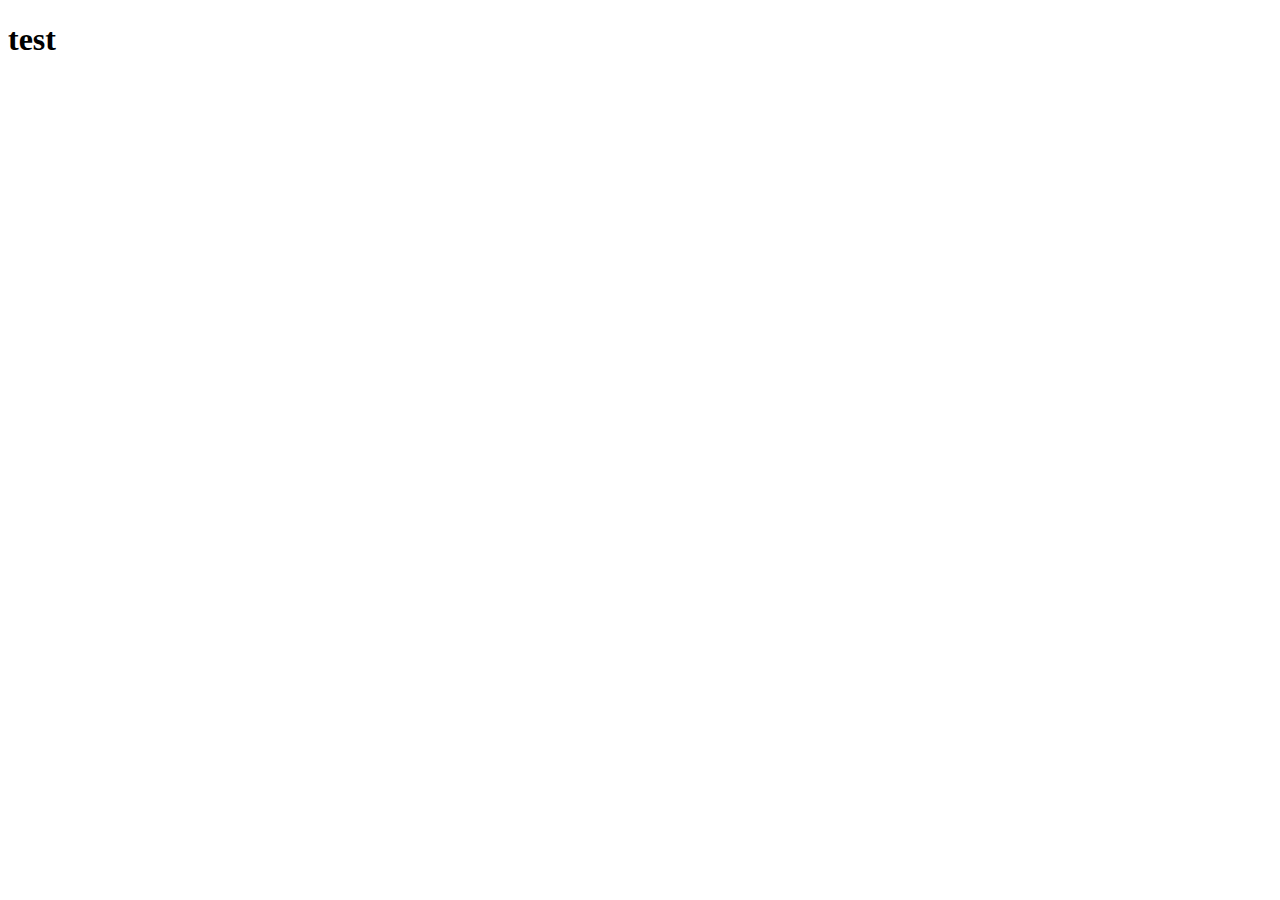
==== index.html @ 7554dc78 "[Andro] penambahan H1" ====
<!DOCTYPE html>
<html lang="en">
<head>
    <meta charset="UTF-8">
    <meta http-equiv="X-UA-Compatible" content="IE=edge">
    <meta name="viewport" content="width=device-width, initial-scale=1.0">
    <title>Document</title>
</head>
<body>
    <h1> test
        
    </h1>


</body>
</html>
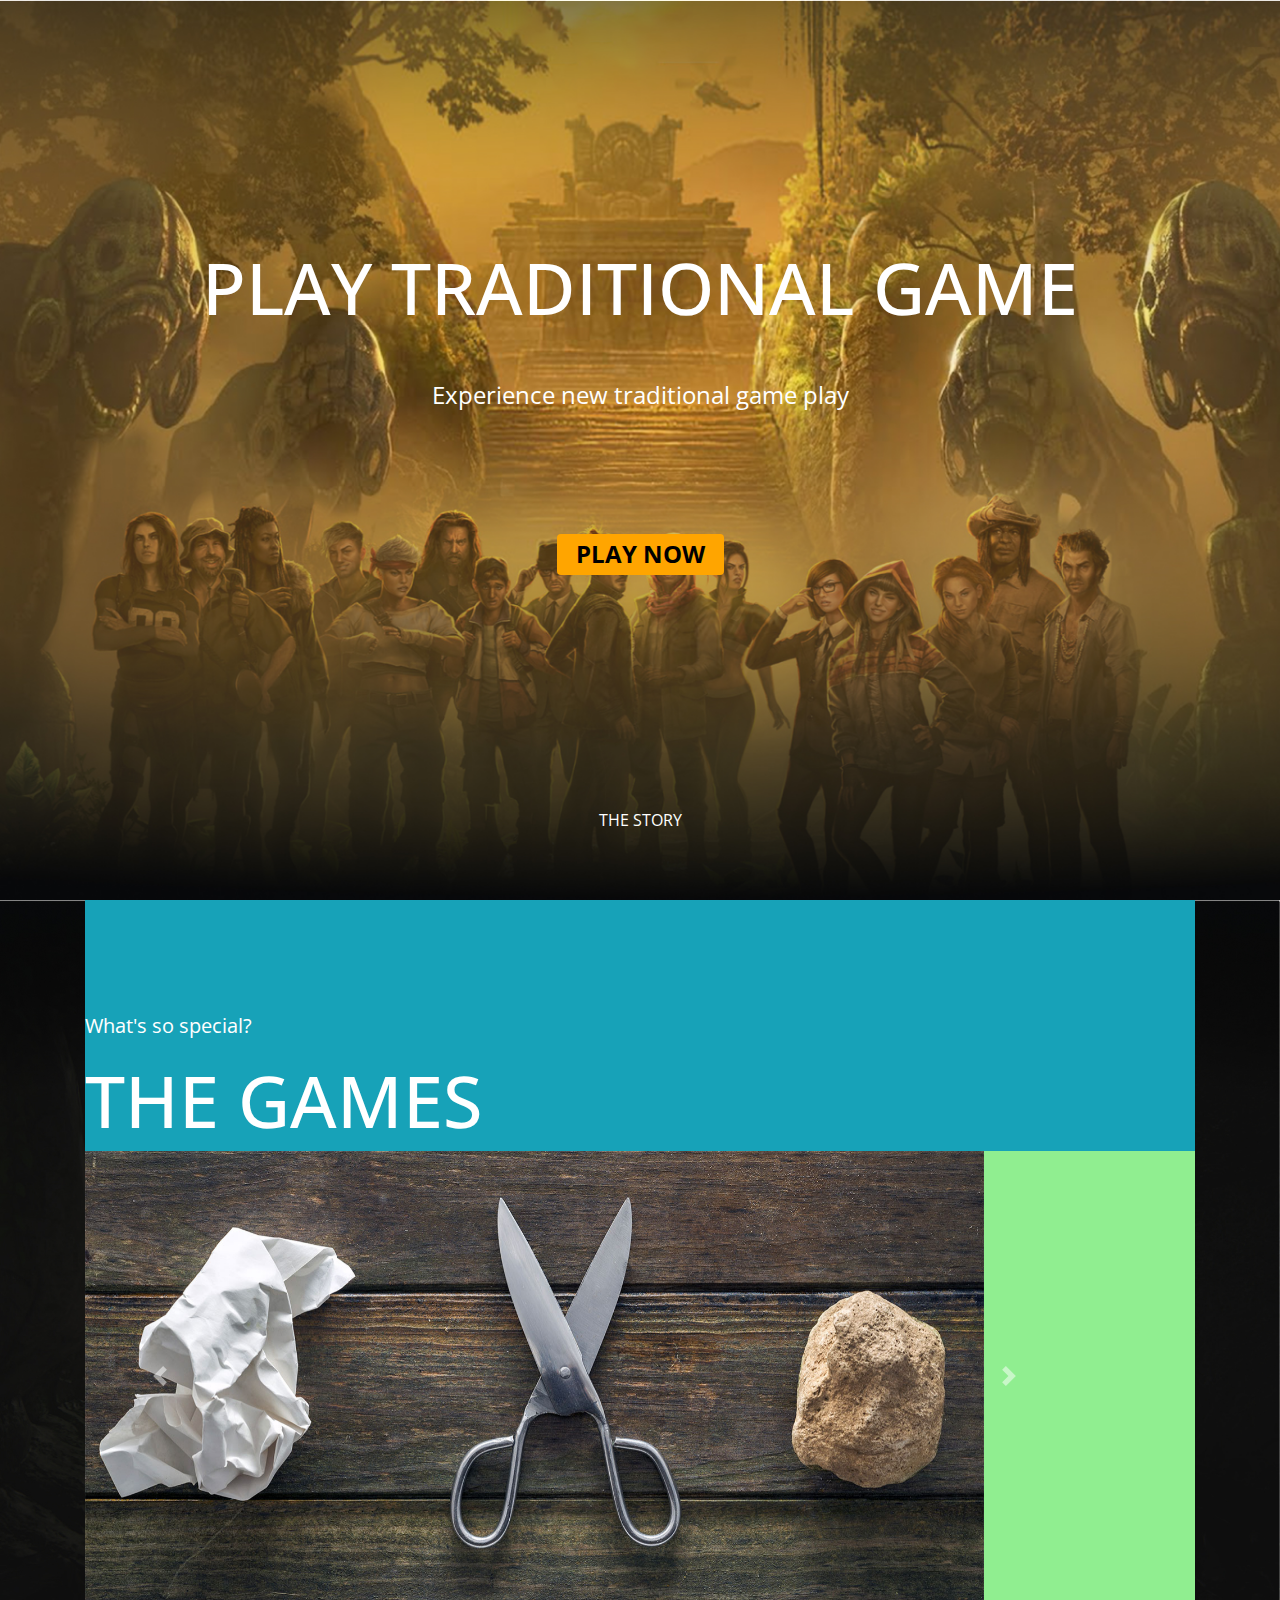
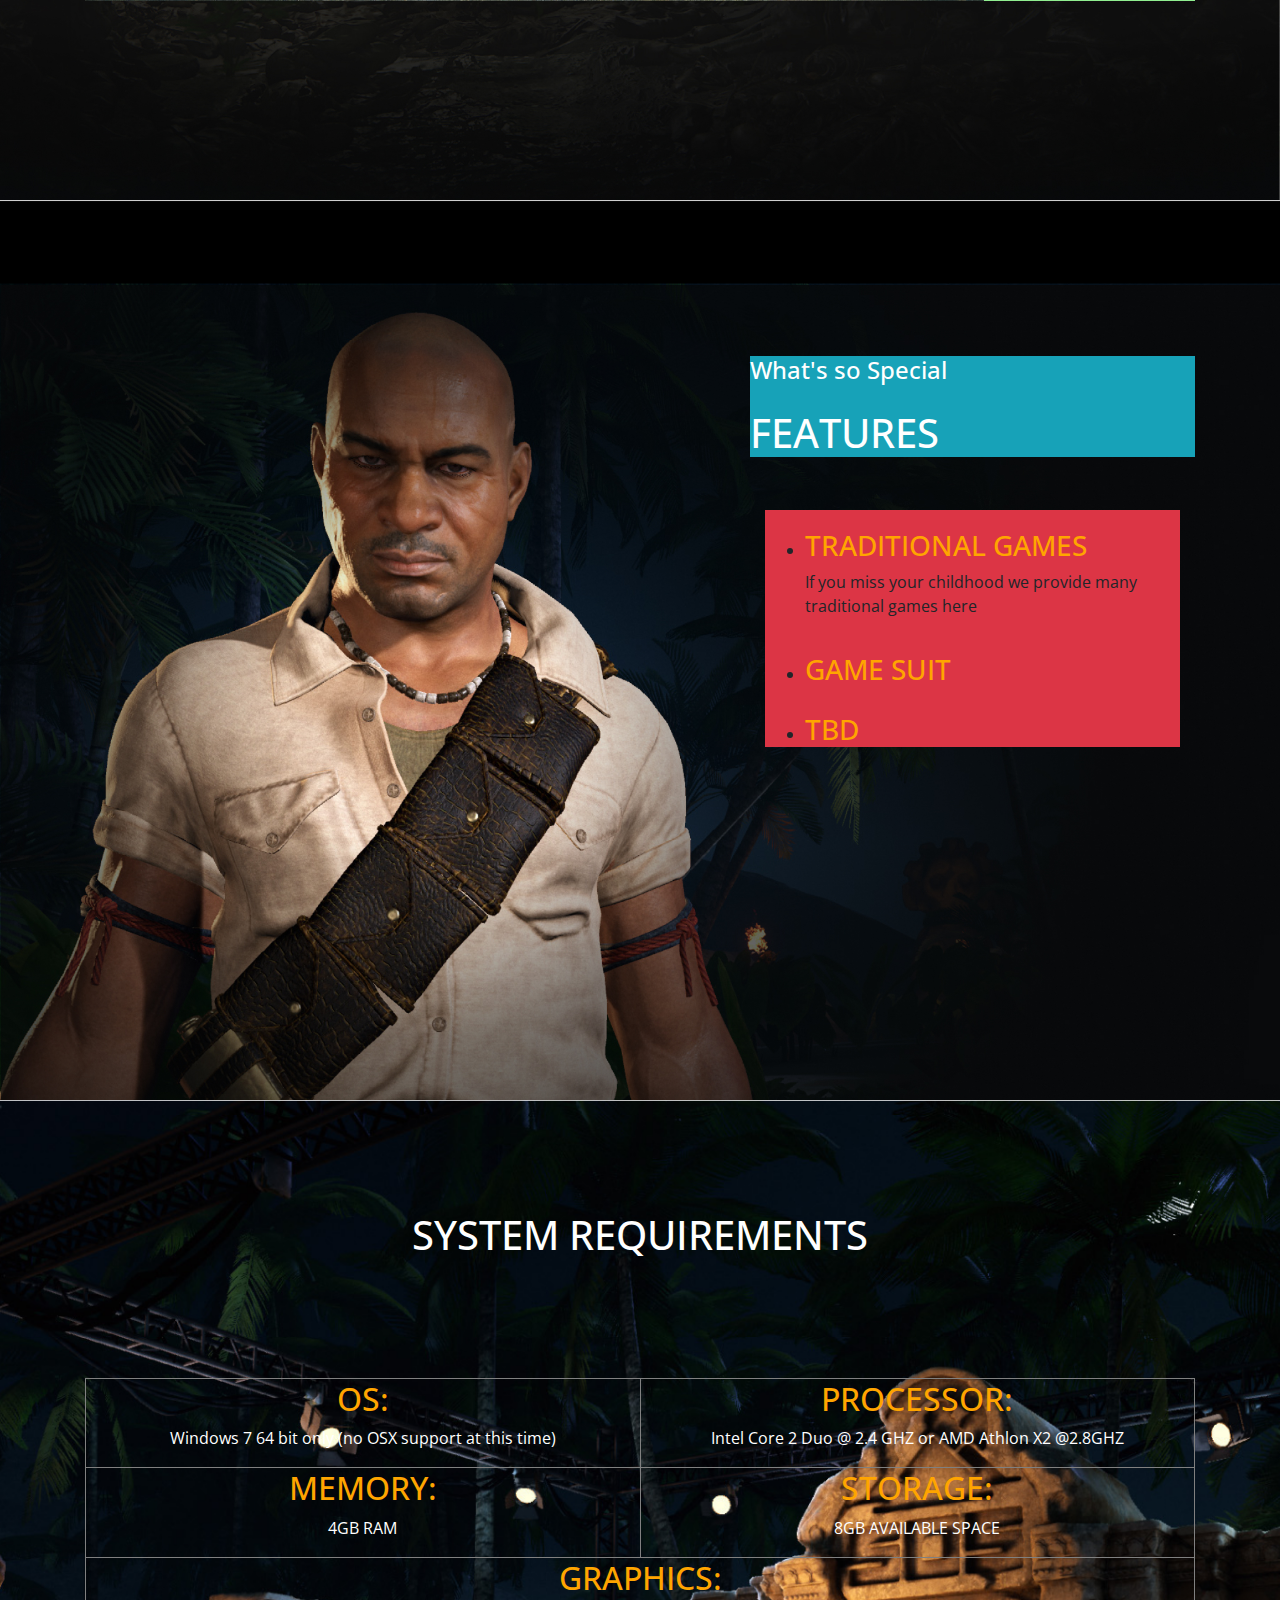
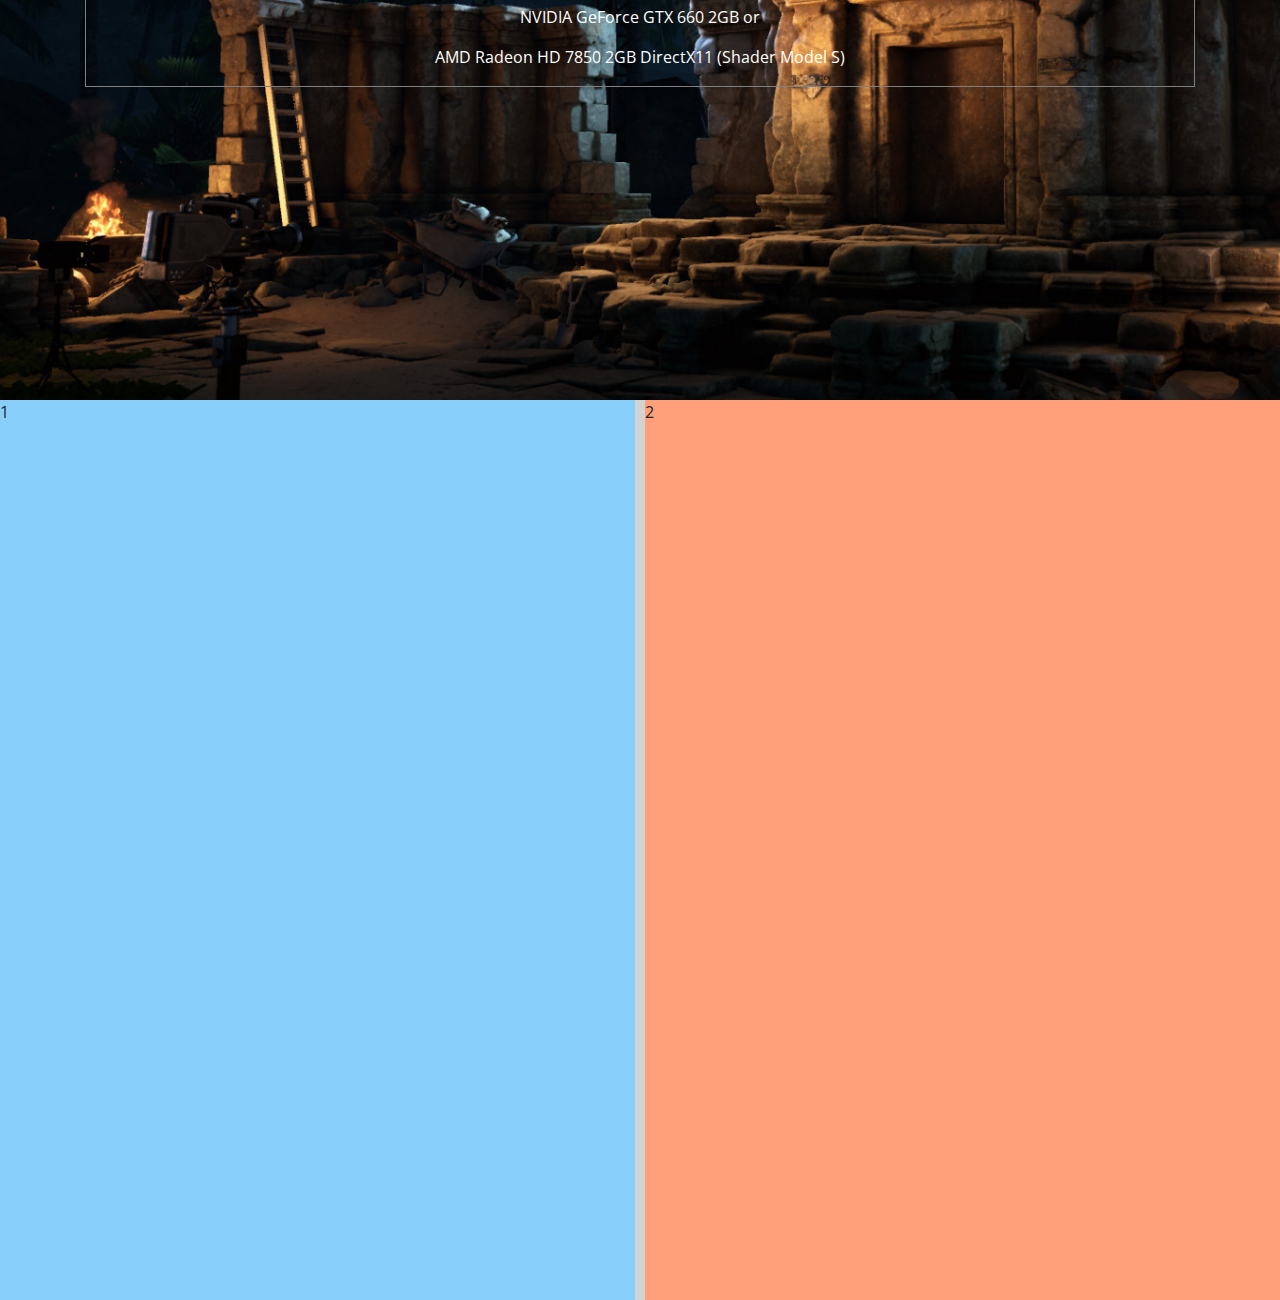
==== commit 897ab686: "test test" ====
--- a/index.html
+++ b/index.html
@@ -5,11 +5,460 @@
     <meta http-equiv="X-UA-Compatible" content="IE=edge">
     <meta name="viewport" content="width=device-width, initial-scale=1.0">
     <title>Document</title>
+   
+    <script
+    src="https://code.jquery.com/jquery-3.6.0.min.js"
+   ></script>
+
+   <script
+   src="js/bootstrap.min.js"></script>
+
+    <link
+    href="css/bootstrap.min.css"
+    type="text/css"
+    rel="stylesheet"
+    >
+    <link rel="stylesheet" href="styling.css" 
+    >
 </head>
+
+
 <body>
-    <h1> test
-        
-    </h1>
+
+    <section class="hero">
+        <div class= " hero-master">
+            <div class="hero-title ">
+                    <h1>PLAY TRADITIONAL GAME</h1>
+                    <p>Experience new traditional game play</p>
+                    </div>
+                    <div class="hero-button ">
+                    <button type="button" class="btn btn-default">PLAY NOW</button>
+                    </div>
+            <div class="bottom-text">
+                <p>THE STORY</p>
+            </div>
+        </div>
+    </section>
+
+     <section class="game bg-info">
+        <div class="container game-content">
+            <div class="game-title bg-info">
+                <p>What's so special?</p>
+                <h1>THE GAMES</h1>
+            </div>
+            <div class="content-carousel">
+                <div id="carouselExampleIndicators" class="carousel slide img-carousel " data-ride="carousel">
+                    <div class="carousel-inner ">
+                      <div class="carousel-item active">
+                        <img class="img-carousel d-block w-100" src="assets/rockpaperstrategy-1600.jpg" alt="First slide">
+                      </div>
+                      <div class="carousel-item">
+                        <img class="img-carousel d-block w-100" src="assets/rockpaperstrategy-1600.jpg" alt="Second slide">
+                      </div>
+                      <div class="carousel-item">
+                        <img class="img-carousel d-block w-100" src="assets/rockpaperstrategy-1600.jpg" alt="Third slide">
+                      </div>
+                    </div>
+                    <a class="carousel-control-prev" href="#carouselExampleIndicators" role="button" data-slide="prev">
+                      <span class="carousel-control-prev-icon" aria-hidden="true"></span>
+                      <span class="sr-only">Previous</span>
+                    </a>
+                    <a class="carousel-control-next" href="#carouselExampleIndicators" role="button" data-slide="next">
+                      <span class="carousel-control-next-icon" aria-hidden="true"></span>
+                      <span class="sr-only">Next</span>
+                    </a>
+                </div>     
+            </div>
+        </div>
+    </section>
+
+    <section class="features">
+        <div class="container">
+            <div class="row">
+                <div class="col-lg-7">
+                </div>
+                <div class="col-lg-5 col-md-10 col-sm-12 col-xs-12">
+                    <div class="features-title bg-info">
+                        <h4>
+                            What's so Special
+                        </h4>
+                        <h1 class="pt-3">
+                            FEATURES
+                        </h1>
+                        </h4>
+                    </div>
+                    <div class="container list">
+                        <ul class="sessions bg-danger">
+                            <li>
+                                <div class="features-list">
+                                    <h3>TRADITIONAL GAMES</h3>
+                                    <p class="features-subtitle">
+                                        If you miss your childhood we provide many traditional games here
+                                    </p>
+                                </div>
+
+                            </li>
+                            <li>
+                                <div class="features-list">
+                                    <h3>GAME SUIT</h3>
+                                </div>
+                            </li>
+                            <li>
+                                <div class="features-list">
+                                    <h3>TBD</h3>
+                                </div>
+                            </li>
+                        </ul>
+                    </div>
+                </div>
+            </div>
+        </div>
+    </section>
+
+    <section class="system-req">
+        <div class="container content-master">
+            <div class="content-system-req">
+                <div class="system-req-title text-center"> 
+                    <h1>SYSTEM REQUIREMENTS</h1>
+                <div class="table-list">
+                    <table class="table-child" border="1">
+                        <tr>
+                            <td>
+                                <h2>
+                                    OS:
+                                </h2>
+                                <p>
+                                    Windows 7 64 bit only (no OSX support at this time)
+                                </p>
+                            </td>
+                            <td>
+                                <h2>
+                                    PROCESSOR:
+                                </h2>
+                                <p>
+                                    Intel Core 2 Duo @ 2.4 GHZ or AMD Athlon X2 @2.8GHZ
+                                </p>
+                            </td>
+                        </tr>
+                        <tr>
+                            <td>
+                                <h2>
+                                    MEMORY:
+                                </h2>
+                                <p>
+                                    4GB RAM
+                                </p>
+                                </td>
+                                <td>
+                                    <h2>
+                                    STORAGE:
+                                    </h2>
+                                    <p>
+                                        8GB AVAILABLE SPACE
+                                    </p>
+                                </td>
+                        </tr>
+                        <tr>
+                            <td colspan="2">
+                                <h2>
+                                    GRAPHICS:
+                                </h2>
+                                <p>
+                                    NVIDIA GeForce GTX 660 2GB or
+                                </p>
+                                <p>
+                                    AMD Radeon HD 7850 2GB DirectX11 (Shader Model S)
+                                </p>
+                            </td>
+                        </tr>
+                    </table>
+                    </div>
+                </div>
+            </div>
+
+                </div>
+    </section>
+
+
+    <section class="testimonials">
+        <div class="testimonials-content">
+            <div class="item1">1
+                
+            </div>
+            <div class="item2">2
+
+            </div>
+        </div>
+
+    </section>
+
+    <section class="footer">
+        <div class="container content-footer">
+            <div class="text-footer">
+
+            </div>
+            <div class="form-footer">
+
+            </div>
+            <div class="bottom-footer">
+
+            </div>
+
+        </div>
+    </section>
+
+   <!-- HERO (SECTION 1)  -->
+
+   <!-- <section class="hero">
+       <div class="container hero-master">
+           <div class="row">
+               <div class=" col-lg-12 col-md-12 col-sm-12 col-xs-12">
+                   <div class="">
+                       <div class="hero-section">
+                            <div class="hero-title">
+                            <h1>PLAY TRADITIONAL GAME</h1>
+                            </div>
+                            <div class="hero-subtitle">
+                            <p>Experience new traditional game play</p>
+                            </div>
+                            <button type="button" class="btn btn-lg">PLAY NOW</button>
+                        </div>
+                     </div>
+                </div>
+           </div>
+
+       </div>
+       <div class="grid">
+        <div id="bottom-text">
+            <p>THE STORY</p>
+        </div>
+        <img id="arrow-down" src="" alt="">
+    </div>
+   </section> -->
+
+    <!--GAME (SECTION 2) -->
+
+    <!-- <section class="game">
+        <div class="container">
+          <div class="row">
+              <div class="col-lg-5 col-md-5 col-sm-5">
+                  <div class="section-title">
+                    <p class="subtitle">What's so special?</p>
+                    <h1> THE GAMES</h1>
+                  </div>
+                </div>
+              <div class="col-lg-7 col-md-7 col-sm-7">
+                <div id="carouselExampleIndicators" class="carousel slide img-carousel " data-ride="carousel">
+                    <div class="carousel-inner ">
+                      <div class="carousel-item active">
+                        <img class="d-block w-100" src="assets/rockpaperstrategy-1600.jpg" alt="First slide">
+                      </div>
+                      <div class="carousel-item">
+                        <img class="d-block w-100" src="assets/rockpaperstrategy-1600.jpg" alt="Second slide">
+                      </div>
+                      <div class="carousel-item">
+                        <img class="d-block w-100" src="assets/rockpaperstrategy-1600.jpg" alt="Third slide">
+                      </div>
+                    </div>
+                    <a class="carousel-control-prev" href="#carouselExampleIndicators" role="button" data-slide="prev">
+                      <span class="carousel-control-prev-icon" aria-hidden="true"></span>
+                      <span class="sr-only">Previous</span>
+                    </a>
+                    <a class="carousel-control-next" href="#carouselExampleIndicators" role="button" data-slide="next">
+                      <span class="carousel-control-next-icon" aria-hidden="true"></span>
+                      <span class="sr-only">Next</span>
+                    </a>
+                </div>
+              </div>
+
+          </div>
+        </div>
+    </section> -->
+
+    
+    <!--FEATURES (SECTION 3) -->
+
+    <!-- <section class="features">
+        <div class="container">
+            <div class="row">
+                <div class="col-lg-7">
+                </div>
+                <div class="col-lg-5 col-md-10 col-sm-12 col-xs-12">
+                    <div class="section-title2">
+                        <h4>
+                            What's so Special
+                        <h4>
+                        <h1 class="pt-3">
+                            FEATURES
+                        </h1>
+                        </h4>
+                    </div>
+                    <div class="container">
+                        <ul class="sessions">
+                            <li>
+                                <div class="title-list">
+                                    <h3>TRADITIONAL GAMES</h3>
+                                    <p class="text-white">
+                                        If you miss your childhood we provide many traditional games here
+                                    </p>
+                                </div>
+
+                            </li>
+                            <li>
+                                <div class="title-list">
+                                    <h3>GAME SUIT</h3>
+                                </div>
+                            </li>
+                            <li>
+                                <div class="title-list">
+                                    <h3>TBD</h3>
+                                </div>
+                            </li>
+
+                        </ul>
+
+                    </div>
+
+                </div>
+            </div>
+        </div>
+</section> -->
+
+    <!--HERO (SECTION 4) -->
+
+    <!-- <section class="system-req">
+        <div class="container">
+            <div class="row">
+                <div class="col-lg-7 col-md-9 col-sm-11 col-xs-11">
+                    <div class="section-title3 ">
+                        <h1>
+                            SYSTEM REQUIREMENTS
+                        </h1>
+                    </div>
+                    </div>
+                <div class="col-lg-7 col-md-9 col-sm-11 col-xs-11">
+                        <table class="c" border="1">
+                            <tr>
+                                <td>
+                                    <h2>
+                                        OS:
+                                    </h2>
+                                    <p>
+                                        Windows 7 64 bit only (no OSX support at this time)
+                                    </p>
+                                </td>
+                                <td>
+                                    <h2>
+                                        PROCESSOR:
+                                    </h2>
+                                    <p>
+                                        Intel Core 2 Duo @ 2.4 GHZ or AMD Athlon X2 @2.8GHZ
+                                    </p>
+                                </td>
+                            </tr>
+                            <tr>
+                                <td>
+                                    <h2>
+                                        MEMORY:
+                                    </h2>
+                                    <p>
+                                        4GB RAM
+                                    </p>
+                                    </td>
+                                    <td>
+                                        <h2>
+                                        STORAGE:
+                                        </h2>
+                                        <p>
+                                            8GB AVAILABLE SPACE
+                                        </p>
+                                    </td>
+                            </tr>
+                            <tr>
+                                <td colspan="2">
+                                    <h2>
+                                        GRAPHICS:
+                                    </h2>
+                                    <p>
+                                        NVIDIA GeForce GTX 660 2GB or
+                                    </p>
+                                    <p>
+                                        AMD Radeon HD 7850 2GB DirectX11 (Shader Model S)
+                                    </p>
+                                </td>
+                            </tr>
+                        </table>
+                </div>
+            </div>
+        </div>
+    </section> -->
+
+
+    <!-- <section class="game">
+        <div class="container">
+            <div class="row">
+                <div class="col-md-3">
+                    <p>What's so special?</p>
+                    <h2> THE GAMES</h2>
+                </div>
+                <div id="carouselExampleIndicators" class="carousel slide img-carousel col-md-9" data-ride="carousel">
+                    <div class="carousel-inner ">
+                      <div class="carousel-item active">
+                        <img class="d-block w-100" src="assets/rockpaperstrategy-1600.jpg" alt="First slide">
+                      </div>
+                      <div class="carousel-item">
+                        <img class="d-block w-100" src="assets/rockpaperstrategy-1600.jpg" alt="Second slide">
+                      </div>
+                      <div class="carousel-item">
+                        <img class="d-block w-100" src="assets/rockpaperstrategy-1600.jpg" alt="Third slide">
+                      </div>
+                    </div>
+                    <a class="carousel-control-prev" href="#carouselExampleIndicators" role="button" data-slide="prev">
+                      <span class="carousel-control-prev-icon" aria-hidden="true"></span>
+                      <span class="sr-only">Previous</span>
+                    </a>
+                    <a class="carousel-control-next" href="#carouselExampleIndicators" role="button" data-slide="next">
+                      <span class="carousel-control-next-icon" aria-hidden="true"></span>
+                      <span class="sr-only">Next</span>
+                    </a>
+                </div>
+            </div>
+        </div>
+
+    </section> -->
+
+    <!-- <section class="game">
+        <div class="game-container"> 
+            <div class="content2 ">
+                <p>What's so special?</p>
+                <h2> THE GAMES</h2>
+            </div>
+            <div id="carouselExampleIndicators" class="carousel slide img-carousel " data-ride="carousel">
+                <div class="carousel-inner ">
+                  <div class="carousel-item active">
+                    <img class="d-block w-100" src="assets/rockpaperstrategy-1600.jpg" alt="First slide">
+                  </div>
+                  <div class="carousel-item">
+                    <img class="d-block w-100" src="assets/rockpaperstrategy-1600.jpg" alt="Second slide">
+                  </div>
+                  <div class="carousel-item">
+                    <img class="d-block w-100" src="assets/rockpaperstrategy-1600.jpg" alt="Third slide">
+                  </div>
+                </div>
+                <a class="carousel-control-prev" href="#carouselExampleIndicators" role="button" data-slide="prev">
+                  <span class="carousel-control-prev-icon" aria-hidden="true"></span>
+                  <span class="sr-only">Previous</span>
+                </a>
+                <a class="carousel-control-next" href="#carouselExampleIndicators" role="button" data-slide="next">
+                  <span class="carousel-control-next-icon" aria-hidden="true"></span>
+                  <span class="sr-only">Next</span>
+                </a>
+            </div>
+          
+        </section> -->
+
+
+
 
 
 </body>
--- a/styling.css
+++ b/styling.css
@@ -0,0 +1,387 @@
+@import url(https://fonts.googleapis.com/css?family=Open+Sans);
+
+body {
+    font-family:'Open Sans', serif;
+
+}
+
+ /* hero class */
+
+.hero {
+    background: url(assets/main-bg.jpg);
+    width: 100%;
+    height: 100vh;
+    position:relative;
+    background-size: cover;
+}
+
+.hero-master {
+    height: 100%;
+    display:grid;
+    align-items:center;
+    text-align: center;
+}
+
+.hero-title h1 {
+    padding-top: 15%;
+    font-size: 72px;
+    color: white;
+}
+
+.hero-title p {
+    padding-top: 3%;
+    font-size: 24px;
+    color: white;
+}
+
+.hero-button {
+    align-items: center;
+    justify-content: center;
+}
+
+.btn {
+    margin-bottom: 10%;
+    font-size: 24px;
+    font-weight: bold;
+    color: black;
+    background-color: orange;
+    padding: 0.25em 0.75em;
+    text-align: center;
+    line-height: 1.1;
+}
+
+.bottom-text {
+    color: white;
+}
+
+/* game */
+
+.game {
+    background: url(assets/the-games-bg.jpg);
+    width: 100%;
+    height: 100vh;
+    position:relative;
+    background-size: cover;
+}
+
+.game-content {
+    display: grid;
+    align-items: center;
+}
+
+.game-title {
+    align-items: center;
+    padding-top: 10%;
+    color: white;
+}
+
+.game-title h1 {
+    font-size: 72px;
+}
+
+.game-title p {
+    font-size: 20px;
+}
+
+.content-carousel {
+    align-items: center;
+    background: lightgreen;
+}
+
+.img-carousel{
+    display: block;
+    max-width: 90%;
+}
+
+/* features */
+
+.features {
+    
+    width: 100%;
+    height: 100vh;
+    position:relative; 
+    background: url(assets/features.jpg);
+    background-size: cover;
+}
+
+.list {
+    margin-top: 12%;
+}
+
+.features-title {
+    color: white;
+    margin-top: 35%;
+}
+
+.features-list h3 {
+    padding-top: 5%;
+    color: orange;
+}
+
+.feature-subtitle {
+    padding-top: 3%;
+    color: white;
+}
+
+/* system-req */
+
+.system-req {
+    width: 100%;
+    height: 100vh;
+    position:relative; 
+    background: url(assets/requirements.png);
+    background-size: cover;
+}
+
+.system-req-title {
+    /* background:rgb(163, 165, 163); */
+    grid-area: header;
+    justify-content: center;
+    color: white;
+    padding-top: 10%;
+}
+
+.content-master {
+    height: 100%;
+}
+
+.content-system-req {
+    display: grid;
+    min-height: 300px;
+    height: 100%;
+    width: 100%;
+    grid-gap: 10px;
+    grid-template-columns: 1fr 1fr 1fr;
+    grid-template-rows: 1fr 1fr;
+    grid-template-areas:
+      "header header header"
+      "content content content"
+      ;
+}
+
+.table-list     {
+    grid-area: content;
+    padding-top: 10%;
+}
+
+.table-child {
+    width: 100%;
+    table-layout:fixed;
+    border-collapse:collapse;
+}
+
+.table-child h2 {
+    color: orange;
+}
+
+.table-child p {
+    color: white;
+}
+
+/* testimonials */
+
+.testimonials {
+    width: 100%;
+    height: 100vh;
+    position:relative; 
+    background: url(assets/top-score-bg.png);
+    background-size: cover;
+
+}
+
+.testimonials-content {
+    height: 100%;
+    min-height: 300px;
+    width: 100%;
+    background: LightGray;
+    display: grid;
+    grid-template-columns: 1fr ;
+    grid-template-rows: 1fr 1fr;
+    /* grid-template-columns: 1fr 1fr; */
+    /* grid-template-rows: 1fr; */
+    grid-gap: 10px;
+    grid-template-areas:
+      "header" "content" ;
+}
+
+@media (min-width: 1020px) {
+    .testimonials-content {
+        height: 100%;
+        min-height: 300px;
+        width: 100%;
+        background: LightGray;
+        display: grid;
+      grid-template-columns: 1fr 1fr;
+      grid-template-rows: 1fr;
+      grid-template-areas:
+        "header content";
+    }
+  }
+
+  .item1 {
+      grid-area:header;
+  }
+
+  .item2 {
+      grid-area:content;
+  }
+
+.item1{background:LightSkyBlue;}
+.item2{background:LightSalmon;}
+.item3{background:PaleTurquoise;}
+.item4{background:LightPink;}
+.item5{background:PaleGreen;}
+
+
+
+
+
+
+
+
+
+/* GAMES SECTION */
+
+/* .game {
+    
+        width: 100%;
+        height: 100vh;
+        position:relative; 
+        background: url(assets/the-games-bg.jpg);
+        background-size: cover;
+}
+
+.section-title{
+    margin-top: 30%;
+    color: white;
+    width: 100%;
+}
+
+.section-title h1 {
+    font-size: 72px;
+    color:white;
+} */
+
+/*fucking goooddddddddd -->*/
+/* .img-carousel{
+    display: block;
+    max-width: 100%;
+    height: auto;
+    margin-top: 30%;
+} */
+
+
+/* FEATURES SECTION */
+
+/* .features {
+    
+    width: 100%;
+    height: 100vh;
+    position:relative; 
+    background: url(assets/features.jpg);
+    background-size: cover;
+}
+
+.section-title2 {
+    color: white;
+    margin-top: 35%;
+
+}
+
+.section-title2 h1 {
+    font-size: 72px;
+    color:white;
+}
+
+.title-list{
+    margin-top: 15%;
+}
+.title-list h3 {
+    font-size: 28px;
+    color: orange;
+}
+
+.title-list p {
+    margin-top:5%;
+
+} */
+
+/* SYSTEM REQUIREMENTS SECTION */
+
+/* .system-req {
+    width: 100%;
+    height: 100vh;
+    position:relative; 
+    background: url(assets/requirements.png);
+    background-size: cover;
+}
+
+.section-title3 {
+    margin-top: 10%;
+}
+
+.section-title3 h1 {
+    font-size: 70px;
+    color:white;
+}
+
+
+.c {
+    margin-top: 10%;
+    width: 100%;
+    table-layout:fixed;
+    border-collapse:collapse;
+}
+
+.c h2 {
+    color: orange;
+}
+
+.c p {
+    color: white;
+} */
+
+
+
+
+
+
+
+
+/* .container promo-title {
+    font-size: 60px;
+    color: white;
+}
+
+.container subtitle {
+    font-size 16px;
+    color: white;
+} */
+
+/* .game-container{
+    position: relative;
+    display: flex;
+    justify-content: space-between;
+
+}
+
+.content2 {
+    padding-left: 10%;
+    padding-top: 15%;
+}
+
+
+
+ */
+
+
+
+
+
+
+
+
+
+
+
+
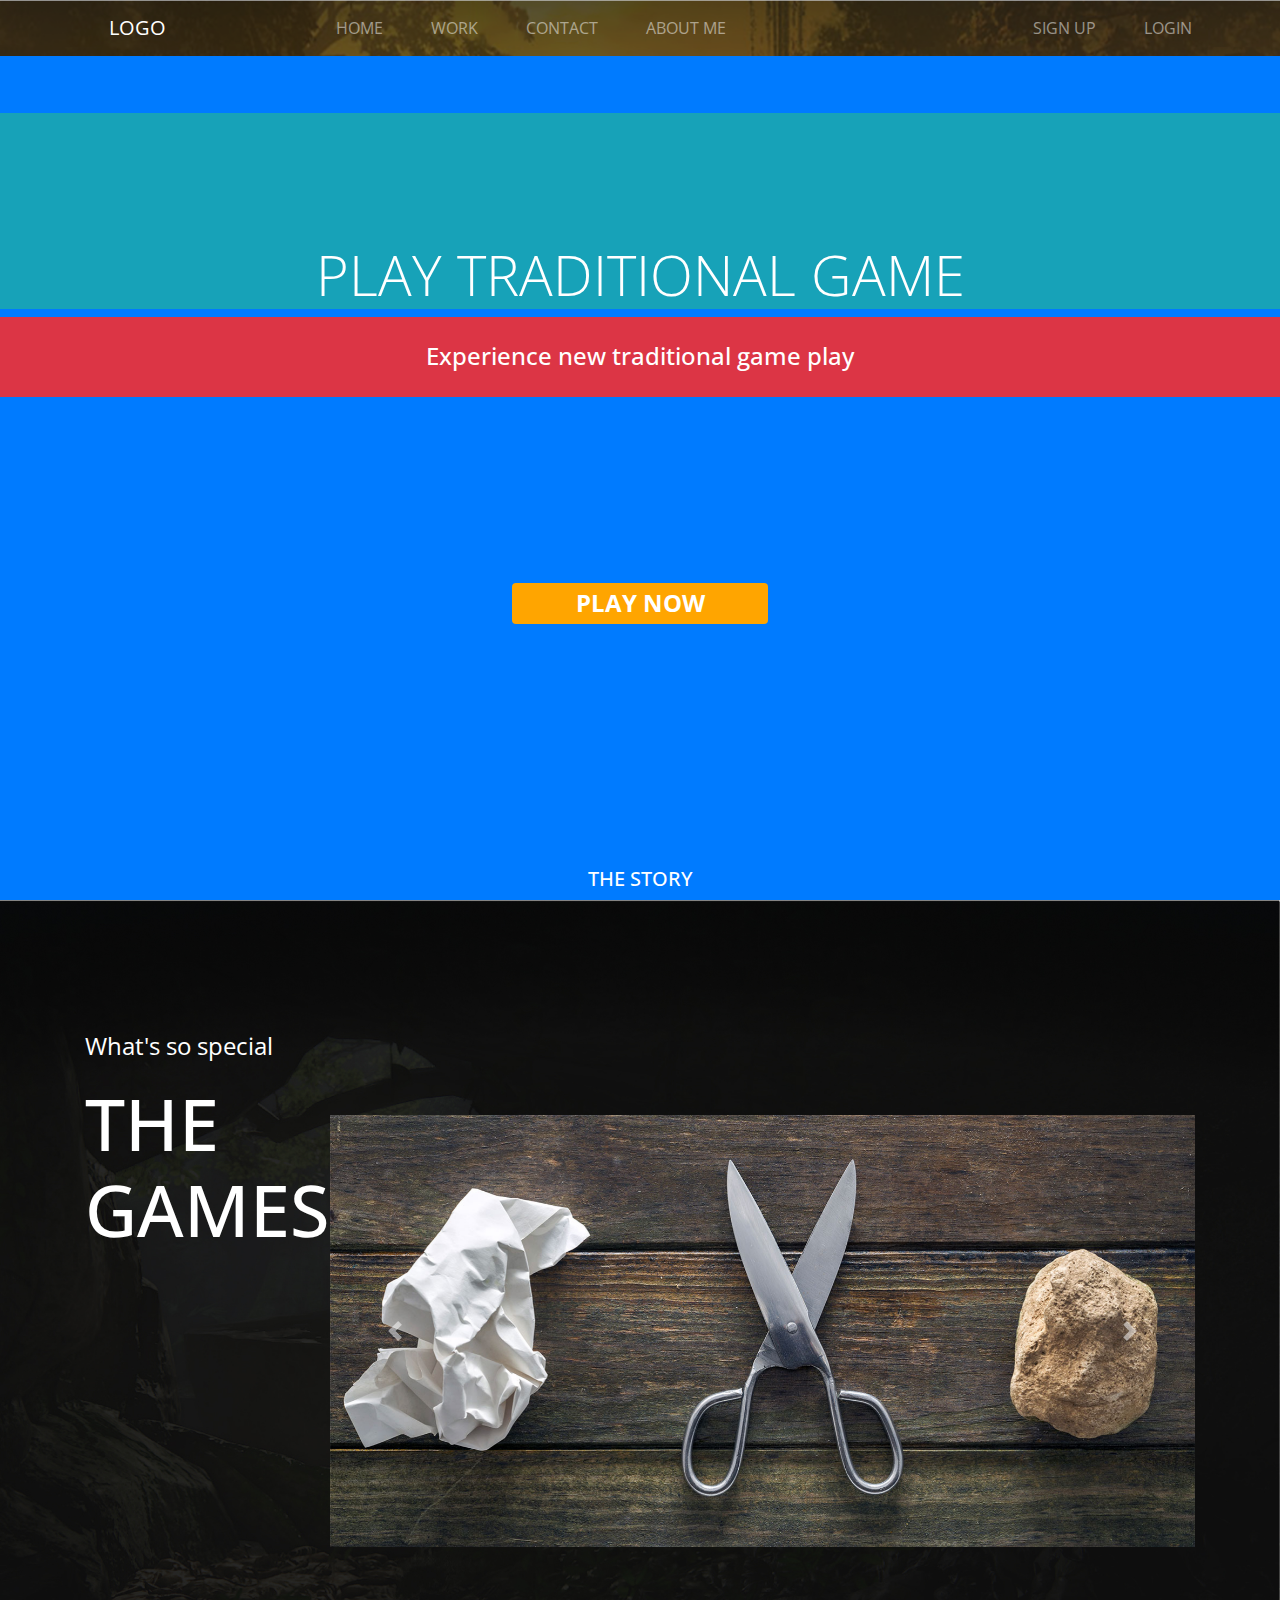
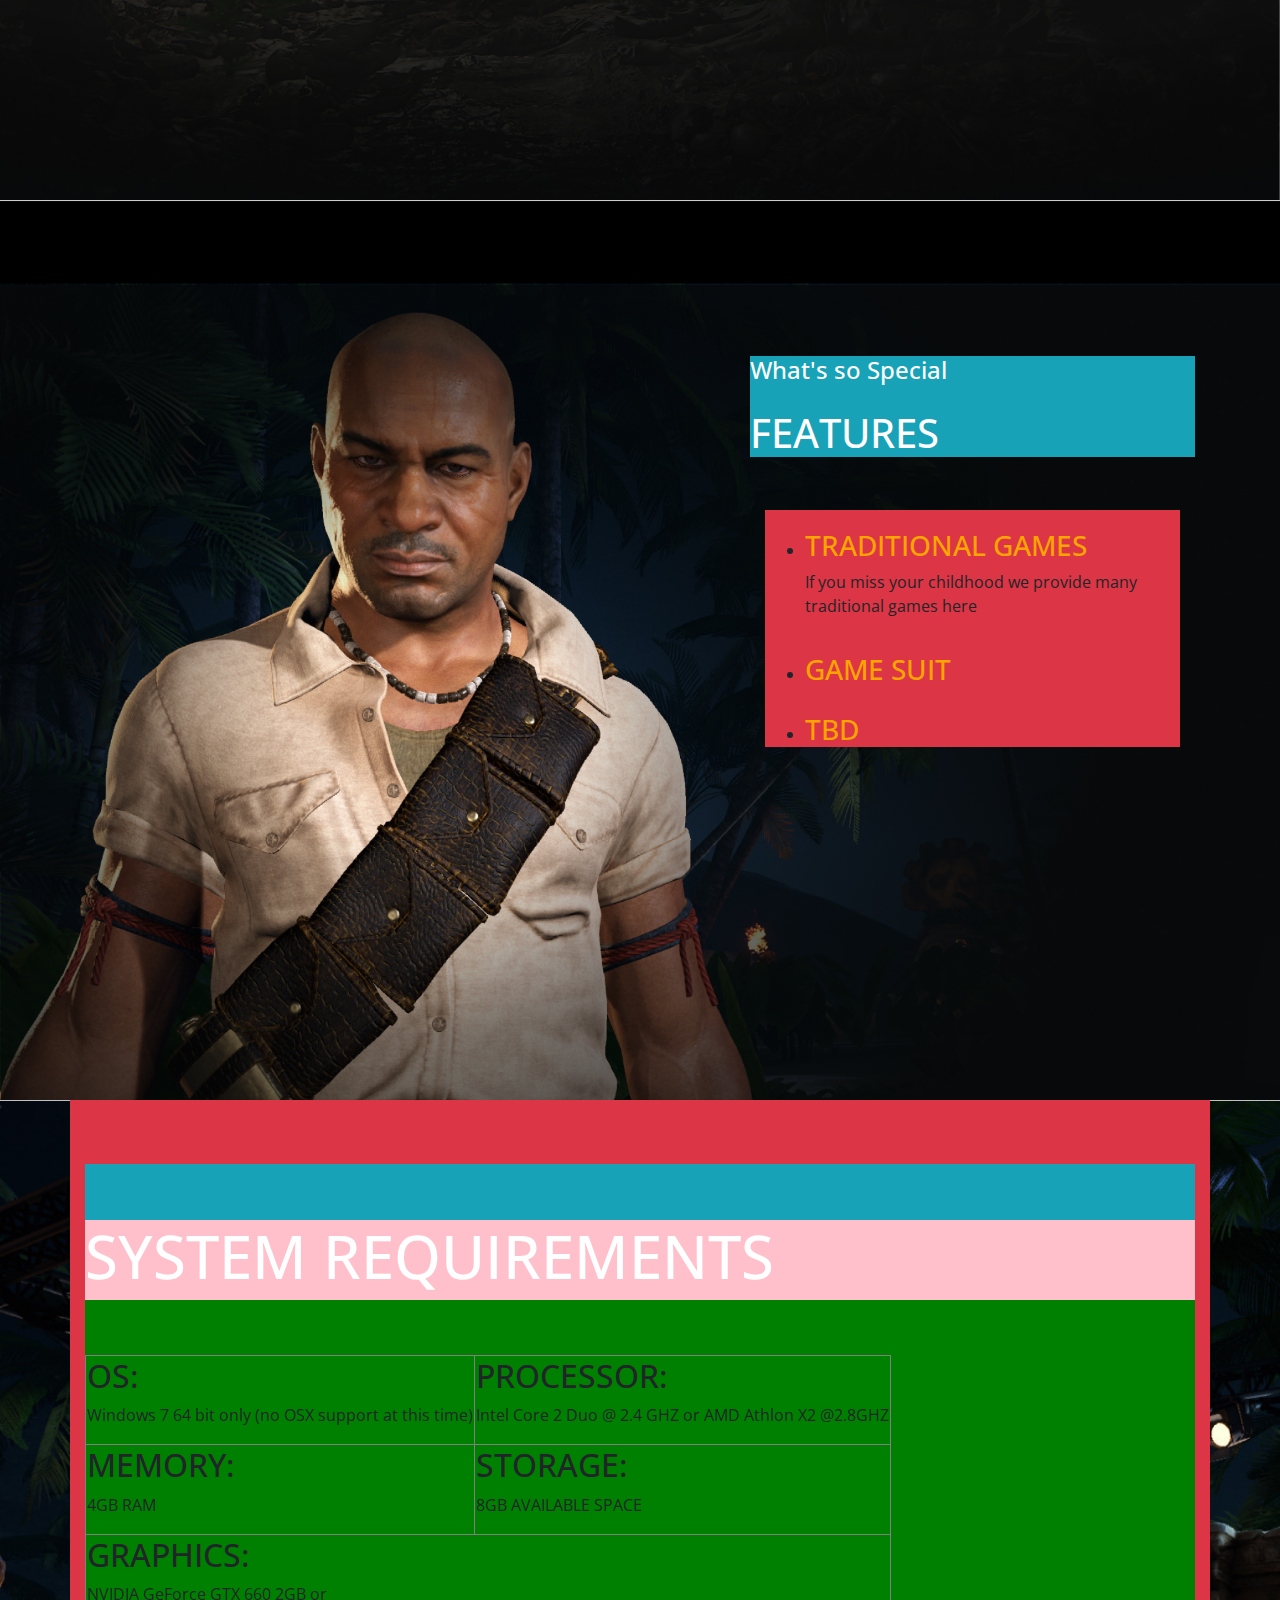
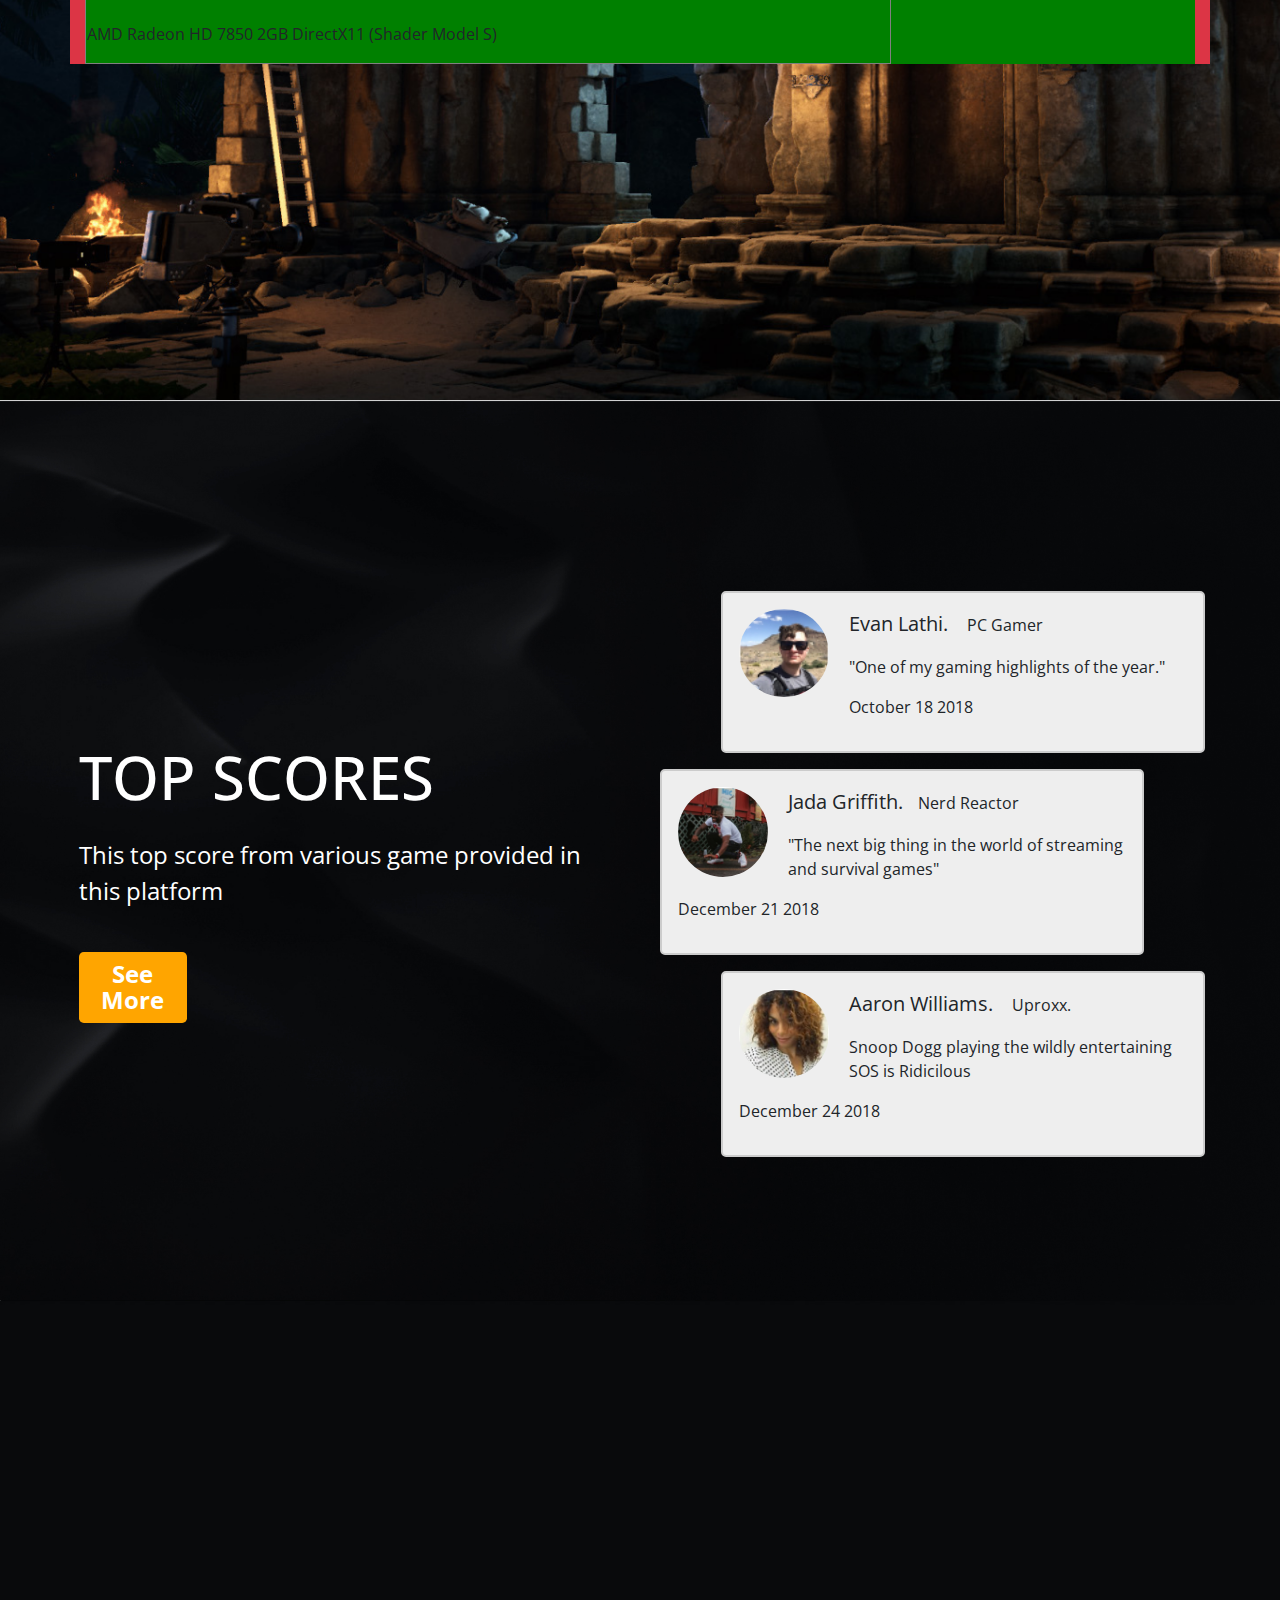
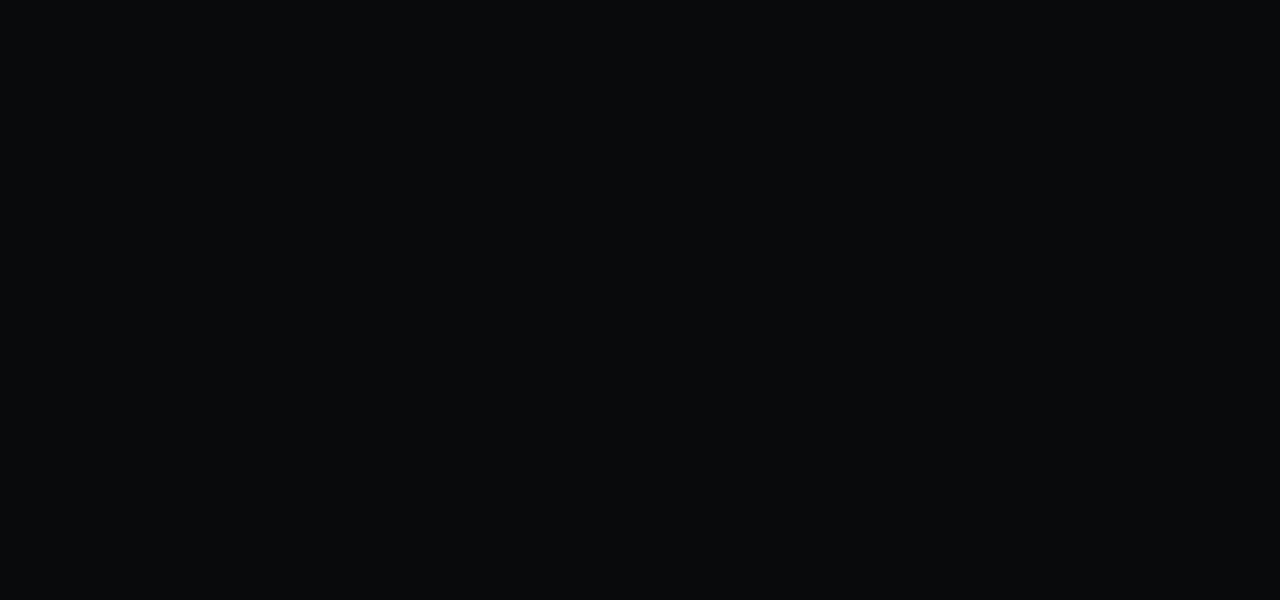
==== commit 190d3d6f: "version1" ====
--- a/index.html
+++ b/index.html
@@ -26,52 +26,97 @@
 <body>
 
     <section class="hero">
-        <div class= " hero-master">
+        <div class="headernavbar">
+            <nav class="navbar navbar-expand-lg headernavbar navbar-dark pl-5">
+                <a class="navbar-brand" href="#">LOGO</a>
+                <button class="navbar-toggler" type="button" data-toggle="collapse" data-target="#navbarSupportedContent" aria-controls="navbarSupportedContent" aria-expanded="false" aria-label="Toggle navigation">
+                  <span class="navbar-toggler-icon"></span>
+                </button>
+              
+                <div class="collapse navbar-collapse" id="navbarSupportedContent">
+                  <ul class="navbar-nav firstnavigation mx-auto">
+                    <li class="nav-item px-3">
+                        <a class="nav-link" href="#">HOME</a>
+                      </li>
+                    <li class="nav-item px-3">
+                      <a class="nav-link" href="#">WORK</a>
+                    </li>
+                    <li class="nav-item px-3">
+                        <a class="nav-link" href="#">CONTACT</a>
+                      </li>
+                      <li class="nav-item px-3">
+                        <a class="nav-link" href="#">ABOUT ME</a>
+                      </li>
+                  </ul>
+                  <ul class="navbar-nav signuplogin ml-auto mr-5">
+                    <li class="nav-item px-3">
+                        <a class="nav-link" href="#">SIGN UP</a>
+                      </li>
+                      <li class="nav-item px-3">
+                        <a class="nav-link" href="#">LOGIN</a>
+                      </li>
+                  </ul>
+                
+                </div>
+              </nav>
+            </div>
+        <div class= "hero-master bg-primary">
             <div class="hero-title ">
-                    <h1>PLAY TRADITIONAL GAME</h1>
-                    <p>Experience new traditional game play</p>
+                    <h1 class="display-4 bg-info">PLAY TRADITIONAL GAME</h1>
+                    <h4 class="bg-danger">Experience new traditional game play</h4>
                     </div>
                     <div class="hero-button ">
-                    <button type="button" class="btn btn-default">PLAY NOW</button>
+                    <button type="button" class="btn">PLAY NOW</button>
                     </div>
             <div class="bottom-text">
-                <p>THE STORY</p>
-            </div>
-        </div>
-    </section>
-
-     <section class="game bg-info">
+                <h5>THE STORY</h5>
+            </div>
+        </div>
+    </section>
+
+
+
+
+    <section class="game">
         <div class="container game-content">
-            <div class="game-title bg-info">
-                <p>What's so special?</p>
-                <h1>THE GAMES</h1>
-            </div>
-            <div class="content-carousel">
-                <div id="carouselExampleIndicators" class="carousel slide img-carousel " data-ride="carousel">
-                    <div class="carousel-inner ">
-                      <div class="carousel-item active">
-                        <img class="img-carousel d-block w-100" src="assets/rockpaperstrategy-1600.jpg" alt="First slide">
-                      </div>
-                      <div class="carousel-item">
-                        <img class="img-carousel d-block w-100" src="assets/rockpaperstrategy-1600.jpg" alt="Second slide">
-                      </div>
-                      <div class="carousel-item">
-                        <img class="img-carousel d-block w-100" src="assets/rockpaperstrategy-1600.jpg" alt="Third slide">
-                      </div>
-                    </div>
-                    <a class="carousel-control-prev" href="#carouselExampleIndicators" role="button" data-slide="prev">
-                      <span class="carousel-control-prev-icon" aria-hidden="true"></span>
-                      <span class="sr-only">Previous</span>
-                    </a>
-                    <a class="carousel-control-next" href="#carouselExampleIndicators" role="button" data-slide="next">
-                      <span class="carousel-control-next-icon" aria-hidden="true"></span>
-                      <span class="sr-only">Next</span>
-                    </a>
-                </div>     
-            </div>
-        </div>
-    </section>
-
+            <div class="d1">
+                <div class="game-title">
+                    <p>What's so special</p>
+                    <h1>THE GAMES</h1>
+                </div>
+            </div>
+            <div class="d2">
+                <div class="content-carousel">
+                    <div id="carouselExampleIndicators" class="carousel slide img-carousel " data-ride="carousel">
+                        <div class="carousel-inner ">
+                          <div class="carousel-item active">
+                            <img class="img-carousel d-block w-100" src="assets/rockpaperstrategy-1600.jpg" alt="First slide">
+                          </div>
+                          <div class="carousel-item">
+                            <img class="img-carousel d-block w-100" src="assets/rockpaperstrategy-1600.jpg" alt="Second slide">
+                          </div>
+                          <div class="carousel-item">
+                            <img class="img-carousel d-block w-100" src="assets/rockpaperstrategy-1600.jpg" alt="Third slide">
+                          </div>
+                        </div>
+                        <a class="carousel-control-prev" href="#carouselExampleIndicators" role="button" data-slide="prev">
+                          <span class="carousel-control-prev-icon" aria-hidden="true"></span>
+                          <span class="sr-only">Previous</span>
+                        </a>
+                        <a class="carousel-control-next" href="#carouselExampleIndicators" role="button" data-slide="next">
+                          <span class="carousel-control-next-icon" aria-hidden="true"></span>
+                          <span class="sr-only">Next</span>
+                        </a>
+                    </div>     
+                </div>
+
+            </div>
+        </div>
+    </section>
+
+
+    <!-- with bootstrap -->
+    
     <section class="features">
         <div class="container">
             <div class="row">
@@ -115,12 +160,13 @@
         </div>
     </section>
 
+
     <section class="system-req">
-        <div class="container content-master">
-            <div class="content-system-req">
-                <div class="system-req-title text-center"> 
+        <div class="container system-master bg-danger">
+            <div class="content-system-req bg-info">
+                <div class="system-req-title"> 
                     <h1>SYSTEM REQUIREMENTS</h1>
-                <div class="table-list">
+                    <div class="table-list table-responsive">
                     <table class="table-child" border="1">
                         <tr>
                             <td>
@@ -171,21 +217,48 @@
                                 </p>
                             </td>
                         </tr>
-                    </table>
-                    </div>
-                </div>
-            </div>
-
-                </div>
+                        </table>
+                    </div>
+                </div>
+            </div>
+
+                </div>
+
     </section>
 
 
     <section class="testimonials">
-        <div class="testimonials-content">
-            <div class="item1">1
-                
-            </div>
-            <div class="item2">2
+        <div class="testimonials-content ">
+            <div class="item1">
+                <div class="container">
+                    <h1>TOP SCORES</h1>
+                    <p>This top score from various game provided in this platform</p>
+                        <button type="button" class="btn btn-lg">See More</button>
+                </div>
+            </div>
+            <div class="item2">
+                <div class="container testimonials-head">
+                    <div class="container testimonials-slide my-3" id="spacing-testi">
+                        <img src="assets/profile3.jpg" alt="Avatar" style="width:90px">
+                        <p><span>Evan Lathi.</span> PC Gamer</p>
+                        <p>"One of my gaming highlights of the year."</p>
+                        <p>October 18 2018</p>
+                      </div>
+                      
+                      <div class="container testimonials-slide my-3">
+                        <img src="assets/profile2.jpg" alt="Avatar" style="width:90px">
+                        <p><span>Jada Griffith.</span>Nerd Reactor</p>
+                        <p>"The next big thing in the world of streaming and survival games"</p>
+                        <p>December 21 2018</p>
+                      </div>
+
+                      <div class="container testimonials-slide my-3" id="spacing-testi">
+                        <img src="assets/profile1.jpg" alt="Avatar" style="width:90px">
+                        <p><span>Aaron Williams.</span> Uproxx.</p>
+                        <p>Snoop Dogg playing the wildly entertaining SOS is Ridicilous</p>
+                        <p>December 24 2018</p>
+                      </div>
+                </div>
 
             </div>
         </div>
@@ -193,270 +266,10 @@
     </section>
 
     <section class="footer">
-        <div class="container content-footer">
-            <div class="text-footer">
-
-            </div>
-            <div class="form-footer">
-
-            </div>
-            <div class="bottom-footer">
-
-            </div>
-
-        </div>
-    </section>
-
-   <!-- HERO (SECTION 1)  -->
-
-   <!-- <section class="hero">
-       <div class="container hero-master">
-           <div class="row">
-               <div class=" col-lg-12 col-md-12 col-sm-12 col-xs-12">
-                   <div class="">
-                       <div class="hero-section">
-                            <div class="hero-title">
-                            <h1>PLAY TRADITIONAL GAME</h1>
-                            </div>
-                            <div class="hero-subtitle">
-                            <p>Experience new traditional game play</p>
-                            </div>
-                            <button type="button" class="btn btn-lg">PLAY NOW</button>
-                        </div>
-                     </div>
-                </div>
-           </div>
-
-       </div>
-       <div class="grid">
-        <div id="bottom-text">
-            <p>THE STORY</p>
-        </div>
-        <img id="arrow-down" src="" alt="">
-    </div>
-   </section> -->
-
-    <!--GAME (SECTION 2) -->
-
-    <!-- <section class="game">
-        <div class="container">
-          <div class="row">
-              <div class="col-lg-5 col-md-5 col-sm-5">
-                  <div class="section-title">
-                    <p class="subtitle">What's so special?</p>
-                    <h1> THE GAMES</h1>
-                  </div>
-                </div>
-              <div class="col-lg-7 col-md-7 col-sm-7">
-                <div id="carouselExampleIndicators" class="carousel slide img-carousel " data-ride="carousel">
-                    <div class="carousel-inner ">
-                      <div class="carousel-item active">
-                        <img class="d-block w-100" src="assets/rockpaperstrategy-1600.jpg" alt="First slide">
-                      </div>
-                      <div class="carousel-item">
-                        <img class="d-block w-100" src="assets/rockpaperstrategy-1600.jpg" alt="Second slide">
-                      </div>
-                      <div class="carousel-item">
-                        <img class="d-block w-100" src="assets/rockpaperstrategy-1600.jpg" alt="Third slide">
-                      </div>
-                    </div>
-                    <a class="carousel-control-prev" href="#carouselExampleIndicators" role="button" data-slide="prev">
-                      <span class="carousel-control-prev-icon" aria-hidden="true"></span>
-                      <span class="sr-only">Previous</span>
-                    </a>
-                    <a class="carousel-control-next" href="#carouselExampleIndicators" role="button" data-slide="next">
-                      <span class="carousel-control-next-icon" aria-hidden="true"></span>
-                      <span class="sr-only">Next</span>
-                    </a>
-                </div>
-              </div>
-
-          </div>
-        </div>
-    </section> -->
-
-    
-    <!--FEATURES (SECTION 3) -->
-
-    <!-- <section class="features">
-        <div class="container">
-            <div class="row">
-                <div class="col-lg-7">
-                </div>
-                <div class="col-lg-5 col-md-10 col-sm-12 col-xs-12">
-                    <div class="section-title2">
-                        <h4>
-                            What's so Special
-                        <h4>
-                        <h1 class="pt-3">
-                            FEATURES
-                        </h1>
-                        </h4>
-                    </div>
-                    <div class="container">
-                        <ul class="sessions">
-                            <li>
-                                <div class="title-list">
-                                    <h3>TRADITIONAL GAMES</h3>
-                                    <p class="text-white">
-                                        If you miss your childhood we provide many traditional games here
-                                    </p>
-                                </div>
-
-                            </li>
-                            <li>
-                                <div class="title-list">
-                                    <h3>GAME SUIT</h3>
-                                </div>
-                            </li>
-                            <li>
-                                <div class="title-list">
-                                    <h3>TBD</h3>
-                                </div>
-                            </li>
-
-                        </ul>
-
-                    </div>
-
-                </div>
-            </div>
-        </div>
-</section> -->
-
-    <!--HERO (SECTION 4) -->
-
-    <!-- <section class="system-req">
-        <div class="container">
-            <div class="row">
-                <div class="col-lg-7 col-md-9 col-sm-11 col-xs-11">
-                    <div class="section-title3 ">
-                        <h1>
-                            SYSTEM REQUIREMENTS
-                        </h1>
-                    </div>
-                    </div>
-                <div class="col-lg-7 col-md-9 col-sm-11 col-xs-11">
-                        <table class="c" border="1">
-                            <tr>
-                                <td>
-                                    <h2>
-                                        OS:
-                                    </h2>
-                                    <p>
-                                        Windows 7 64 bit only (no OSX support at this time)
-                                    </p>
-                                </td>
-                                <td>
-                                    <h2>
-                                        PROCESSOR:
-                                    </h2>
-                                    <p>
-                                        Intel Core 2 Duo @ 2.4 GHZ or AMD Athlon X2 @2.8GHZ
-                                    </p>
-                                </td>
-                            </tr>
-                            <tr>
-                                <td>
-                                    <h2>
-                                        MEMORY:
-                                    </h2>
-                                    <p>
-                                        4GB RAM
-                                    </p>
-                                    </td>
-                                    <td>
-                                        <h2>
-                                        STORAGE:
-                                        </h2>
-                                        <p>
-                                            8GB AVAILABLE SPACE
-                                        </p>
-                                    </td>
-                            </tr>
-                            <tr>
-                                <td colspan="2">
-                                    <h2>
-                                        GRAPHICS:
-                                    </h2>
-                                    <p>
-                                        NVIDIA GeForce GTX 660 2GB or
-                                    </p>
-                                    <p>
-                                        AMD Radeon HD 7850 2GB DirectX11 (Shader Model S)
-                                    </p>
-                                </td>
-                            </tr>
-                        </table>
-                </div>
-            </div>
-        </div>
-    </section> -->
-
-
-    <!-- <section class="game">
-        <div class="container">
-            <div class="row">
-                <div class="col-md-3">
-                    <p>What's so special?</p>
-                    <h2> THE GAMES</h2>
-                </div>
-                <div id="carouselExampleIndicators" class="carousel slide img-carousel col-md-9" data-ride="carousel">
-                    <div class="carousel-inner ">
-                      <div class="carousel-item active">
-                        <img class="d-block w-100" src="assets/rockpaperstrategy-1600.jpg" alt="First slide">
-                      </div>
-                      <div class="carousel-item">
-                        <img class="d-block w-100" src="assets/rockpaperstrategy-1600.jpg" alt="Second slide">
-                      </div>
-                      <div class="carousel-item">
-                        <img class="d-block w-100" src="assets/rockpaperstrategy-1600.jpg" alt="Third slide">
-                      </div>
-                    </div>
-                    <a class="carousel-control-prev" href="#carouselExampleIndicators" role="button" data-slide="prev">
-                      <span class="carousel-control-prev-icon" aria-hidden="true"></span>
-                      <span class="sr-only">Previous</span>
-                    </a>
-                    <a class="carousel-control-next" href="#carouselExampleIndicators" role="button" data-slide="next">
-                      <span class="carousel-control-next-icon" aria-hidden="true"></span>
-                      <span class="sr-only">Next</span>
-                    </a>
-                </div>
-            </div>
-        </div>
-
-    </section> -->
-
-    <!-- <section class="game">
-        <div class="game-container"> 
-            <div class="content2 ">
-                <p>What's so special?</p>
-                <h2> THE GAMES</h2>
-            </div>
-            <div id="carouselExampleIndicators" class="carousel slide img-carousel " data-ride="carousel">
-                <div class="carousel-inner ">
-                  <div class="carousel-item active">
-                    <img class="d-block w-100" src="assets/rockpaperstrategy-1600.jpg" alt="First slide">
-                  </div>
-                  <div class="carousel-item">
-                    <img class="d-block w-100" src="assets/rockpaperstrategy-1600.jpg" alt="Second slide">
-                  </div>
-                  <div class="carousel-item">
-                    <img class="d-block w-100" src="assets/rockpaperstrategy-1600.jpg" alt="Third slide">
-                  </div>
-                </div>
-                <a class="carousel-control-prev" href="#carouselExampleIndicators" role="button" data-slide="prev">
-                  <span class="carousel-control-prev-icon" aria-hidden="true"></span>
-                  <span class="sr-only">Previous</span>
-                </a>
-                <a class="carousel-control-next" href="#carouselExampleIndicators" role="button" data-slide="next">
-                  <span class="carousel-control-next-icon" aria-hidden="true"></span>
-                  <span class="sr-only">Next</span>
-                </a>
-            </div>
-          
-        </section> -->
-
+        <div class= "content-footer">
+
+        </div>
+    </section>
 
 
 
--- a/styling.css
+++ b/styling.css
@@ -1,11 +1,36 @@
 @import url(https://fonts.googleapis.com/css?family=Open+Sans);
+
+html, body {
+    margin: 0px;
+}
 
 body {
     font-family:'Open Sans', serif;
 
 }
 
+.headernavbar {
+    color: white;
+    background-color: rgba(0,0,0,.2);
+}
+
+.navbar-brand {
+    padding-left: 5%;
+    color:white;
+    
+}
+
+.firstnavigation {
+    color:white;
+}
+
+.signuplogin{
+    color:white;
+}
+
  /* hero class */
+
+ /* font dan object ngikutin vh vw agar responsif dont use media */
 
 .hero {
     background: url(assets/main-bg.jpg);
@@ -13,6 +38,7 @@
     height: 100vh;
     position:relative;
     background-size: cover;
+    background-position:center;
 }
 
 .hero-master {
@@ -22,40 +48,47 @@
     text-align: center;
 }
 
+/* test case untuk page 1 */
+
+.hero-title {
+    overflow: hidden;
+    using clamp
+}
+
 .hero-title h1 {
-    padding-top: 15%;
-    font-size: 72px;
-    color: white;
-}
-
-.hero-title p {
-    padding-top: 3%;
-    font-size: 24px;
+    padding-top: 10%;
+    color: white;
+}
+
+
+.hero-title h4 {
+    padding-top: 2%;
+    padding-bottom: 2%;
     color: white;
 }
 
 .hero-button {
-    align-items: center;
-    justify-content: center;
+
+    padding-bottom: 10%;
 }
 
 .btn {
-    margin-bottom: 10%;
+    
     font-size: 24px;
     font-weight: bold;
     color: black;
     background-color: orange;
-    padding: 0.25em 0.75em;
+
     text-align: center;
     line-height: 1.1;
-}
-
-.bottom-text {
-    color: white;
-}
+    }
+
+    .bottom-text {
+        color: white;
+    }
+
 
 /* game */
-
 .game {
     background: url(assets/the-games-bg.jpg);
     width: 100%;
@@ -65,33 +98,63 @@
 }
 
 .game-content {
+    padding-top: 10%;
+    height: 100%;
+    min-height: 300px;
+    width: 100%;
     display: grid;
-    align-items: center;
-}
-
-.game-title {
-    align-items: center;
-    padding-top: 10%;
-    color: white;
-}
-
-.game-title h1 {
-    font-size: 72px;
-}
-
-.game-title p {
-    font-size: 20px;
-}
-
-.content-carousel {
-    align-items: center;
-    background: lightgreen;
-}
-
-.img-carousel{
-    display: block;
-    max-width: 90%;
-}
+    grid-template-columns: 1fr ;
+    grid-template-rows: 1fr 1fr 1fr 1fr 1fr;
+    /* grid-template-columns: 1fr 1fr; */
+    /* grid-template-rows: 1fr; */
+    grid-template-areas:
+      "title" "carousel" "carousel" "carousel" "carousel" ;
+}
+
+@media (min-width: 1020px) {
+    .game {
+        background: url(assets/the-games-bg.jpg);
+        width: 100%;
+        height: 100vh;
+        position:relative;
+        background-size: cover;
+    }
+    .game-content {
+        padding-top: 10%;
+        height: 100%;
+        min-height: 300px;
+        width: 100%;
+        display: grid;
+      grid-template-columns: 1fr 1fr 1fr 1fr 1fr;
+      grid-template-rows: 1fr;
+      grid-template-areas:
+        "title carousel carousel carousel carousel";
+    }
+    .d2 {
+        padding-top: 10%;
+    }
+  }
+
+  .d1 {
+      grid-area: title;
+      color: white;
+  }
+
+  .d1 h1 {
+      font-size: 72px;
+  }
+
+  .d1 p {
+      font-size: 24px;
+  }
+
+  .d2 {
+      grid-area: carousel;
+  }
+
+
+
+
 
 /* features */
 
@@ -102,6 +165,16 @@
     position:relative; 
     background: url(assets/features.jpg);
     background-size: cover;
+}
+
+@media (min-width: 1020px) {
+    .features {
+    width: 100%;
+    height: 100vh;
+    position:relative; 
+    background: url(assets/features.jpg);
+    background-size: cover;
+    }
 }
 
 .list {
@@ -133,255 +206,193 @@
     background-size: cover;
 }
 
+.system-master {
+    padding-top: 5%;
+    background: red;
+}
+
+.content-system-req {
+    padding-top: 5%;
+    background: blue;
+
+}
+
 .system-req-title {
-    /* background:rgb(163, 165, 163); */
-    grid-area: header;
+    background: pink;
+
+}
+
+.system-req-title h1 {
+    font-size: 60px;
+    color: white;
+}
+
+.table-list {
+    padding-top: 5%;
+    background: green;
+
+}
+
+/* testimonials */
+
+
+.testimonials {
+    width: 100%;
+    height: 100%;
+    position:relative; 
+    background: url(assets/top-footer-bg.png);
+    background-size: cover;
+
+}
+
+.testimonials-content {
+    align-items: center;
     justify-content: center;
-    color: white;
-    padding-top: 10%;
-}
-
-.content-master {
-    height: 100%;
-}
-
-.content-system-req {
-    display: grid;
-    min-height: 300px;
-    height: 100%;
-    width: 100%;
-    grid-gap: 10px;
-    grid-template-columns: 1fr 1fr 1fr;
-    grid-template-rows: 1fr 1fr;
-    grid-template-areas:
-      "header header header"
-      "content content content"
-      ;
-}
-
-.table-list     {
-    grid-area: content;
-    padding-top: 10%;
-}
-
-.table-child {
-    width: 100%;
-    table-layout:fixed;
-    border-collapse:collapse;
-}
-
-.table-child h2 {
-    color: orange;
-}
-
-.table-child p {
-    color: white;
-}
-
-/* testimonials */
-
-.testimonials {
-    width: 100%;
-    height: 100vh;
-    position:relative; 
-    background: url(assets/top-score-bg.png);
-    background-size: cover;
-
-}
-
-.testimonials-content {
     height: 100%;
     min-height: 300px;
     width: 100%;
-    background: LightGray;
     display: grid;
     grid-template-columns: 1fr ;
-    grid-template-rows: 1fr 1fr;
+    grid-template-rows: 1fr 1fr 1fr;
     /* grid-template-columns: 1fr 1fr; */
     /* grid-template-rows: 1fr; */
     grid-gap: 10px;
     grid-template-areas:
-      "header" "content" ;
+      "header" "content" "content"  ;
 }
 
 @media (min-width: 1020px) {
+.testimonials {
+    width: 100%;
+    height: 100vh;
+    position:relative; 
+    background: url(assets/top-footer-bg.png);
+    background-size: cover;
+
+}
     .testimonials-content {
         height: 100%;
         min-height: 300px;
         width: 100%;
-        background: LightGray;
         display: grid;
       grid-template-columns: 1fr 1fr;
       grid-template-rows: 1fr;
       grid-template-areas:
         "header content";
     }
+    .item1 {
+        padding-left: 10%;
+        display:grid;
+        grid-area: header;
+        align-items: center;
+      }   
   }
 
   .item1 {
-      grid-area:header;
-  }
-
+      display:grid;
+      grid-area: header;
+      align-items: center;
+      margin-top: 10%;
+    }
+
+  .item1 h1 {
+      font-size: 60px;
+      color: white;
+  }
+
+  .item1 p {
+      font-size: 24px;
+      color: white;
+      padding-top: 3%;
+  }
+
+  .btn {
+    margin-top: 5%;
+    width: 20%;
+    min-height: 10%;
+    max-height: 30%;
+    text-align: center;
+    color:white;
+
+  }
+
+  
   .item2 {
       grid-area:content;
   }
 
-.item1{background:LightSkyBlue;}
-.item2{background:LightSalmon;}
-.item3{background:PaleTurquoise;}
-.item4{background:LightPink;}
-.item5{background:PaleGreen;}
-
-
-
-
-
-
-
-
-
-/* GAMES SECTION */
-
-/* .game {
-    
-        width: 100%;
-        height: 100vh;
-        position:relative; 
-        background: url(assets/the-games-bg.jpg);
-        background-size: cover;
-}
-
-.section-title{
-    margin-top: 30%;
-    color: white;
-    width: 100%;
-}
-
-.section-title h1 {
-    font-size: 72px;
-    color:white;
-} */
-
-/*fucking goooddddddddd -->*/
-/* .img-carousel{
-    display: block;
-    max-width: 100%;
-    height: auto;
-    margin-top: 30%;
-} */
-
-
-/* FEATURES SECTION */
-
-/* .features {
-    
-    width: 100%;
-    height: 100vh;
-    position:relative; 
-    background: url(assets/features.jpg);
-    background-size: cover;
-}
-
-.section-title2 {
-    color: white;
-    margin-top: 35%;
-
-}
-
-.section-title2 h1 {
-    font-size: 72px;
-    color:white;
-}
-
-.title-list{
-    margin-top: 15%;
-}
-.title-list h3 {
-    font-size: 28px;
-    color: orange;
-}
-
-.title-list p {
-    margin-top:5%;
-
-} */
-
-/* SYSTEM REQUIREMENTS SECTION */
-
-/* .system-req {
-    width: 100%;
-    height: 100vh;
-    position:relative; 
-    background: url(assets/requirements.png);
-    background-size: cover;
-}
-
-.section-title3 {
-    margin-top: 10%;
-}
-
-.section-title3 h1 {
-    font-size: 70px;
-    color:white;
-}
-
-
-.c {
-    margin-top: 10%;
-    width: 100%;
-    table-layout:fixed;
-    border-collapse:collapse;
-}
-
-.c h2 {
-    color: orange;
-}
-
-.c p {
-    color: white;
-} */
-
-
-
-
-
-
-
-
-/* .container promo-title {
-    font-size: 60px;
-    color: white;
-}
-
-.container subtitle {
-    font-size 16px;
-    color: white;
-} */
-
-/* .game-container{
-    position: relative;
-    display: flex;
-    justify-content: space-between;
-
-}
-
-.content2 {
-    padding-left: 10%;
-    padding-top: 15%;
-}
-
-
-
- */
-
-
-
-
-
-
-
-
-
-
-
-
+  .testimonials-head {
+      margin-top: 10%;
+  }
+
+.testimonials-slide {
+    border: 2px solid #ccc;
+    background-color: #eee;
+    border-radius: 5px;
+    padding: 16px;
+    margin: 16px 0;
+    width: 80%;
+  }
+  
+  /* Clear floats after containers */
+  .testimonials-slide::after {
+    content: "";
+    clear: both;
+    display: table;
+  }
+  
+  /* Float images inside the container to the left. Add a right margin, and style the image as a circle */
+  .testimonials-slide img {
+    float: left;
+    margin-right: 20px;
+    border-radius: 50%;
+  }
+  
+  /* Increase the font-size of a span element */
+  .testimonials-slide span {
+    font-size: 20px;
+    margin-right: 15px;
+  }
+  
+  /* Add media queries for responsiveness. This will center both the text and the image inside the container */
+  @media (max-width: 500px) {
+    .testimonials-slide {
+      text-align: center;
+    }
+  
+    .testimonials-slide img {
+      margin: auto;
+      float: none;
+      display: block;
+    }
+  }
+
+  @media (min-width: 1020px) {
+    #spacing-testi {
+        margin-left: 10%;
+    }
+  }
+
+/* Footer */
+
+.footer {
+    width: 100%;
+    height: 100vh;
+    position:relative; 
+    background: url(assets/footerbackground.png);
+    background-size: cover;
+}
+
+
+
+
+
+
+
+
+
+
+
+
+
+
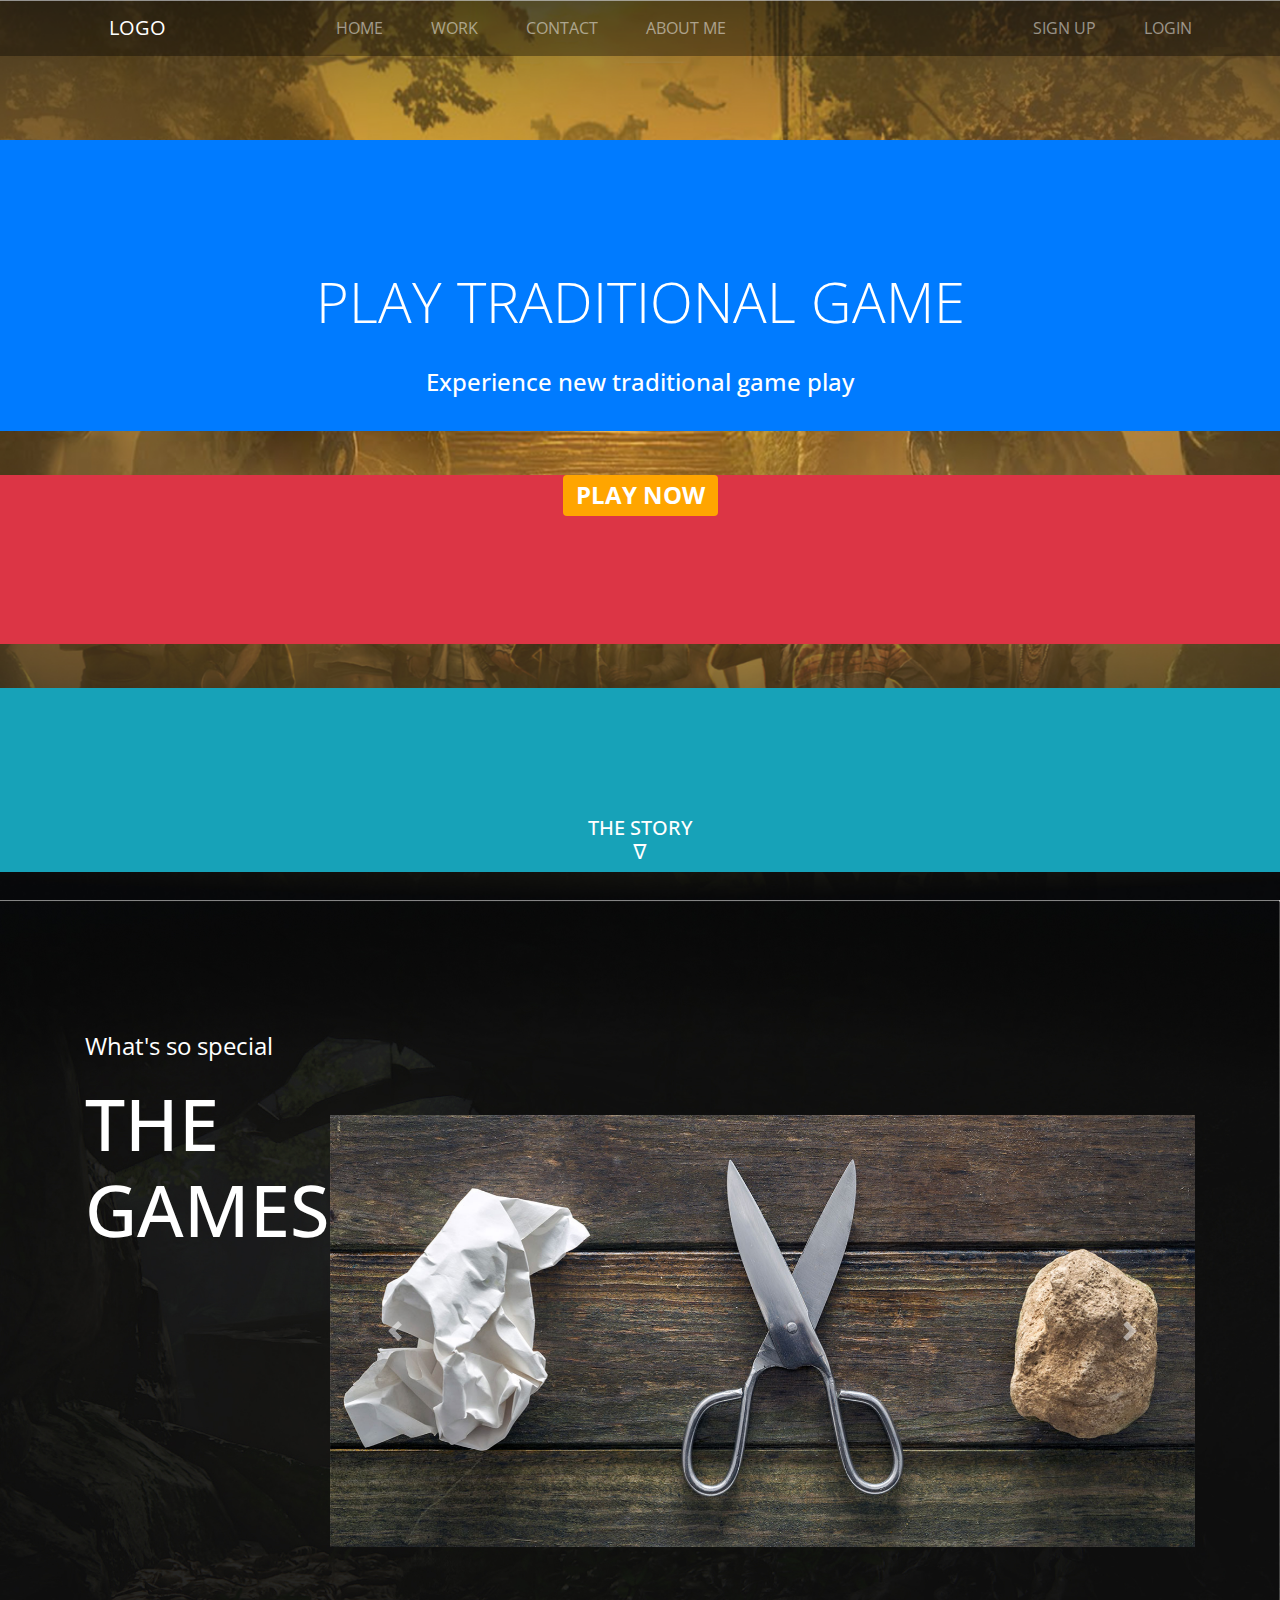
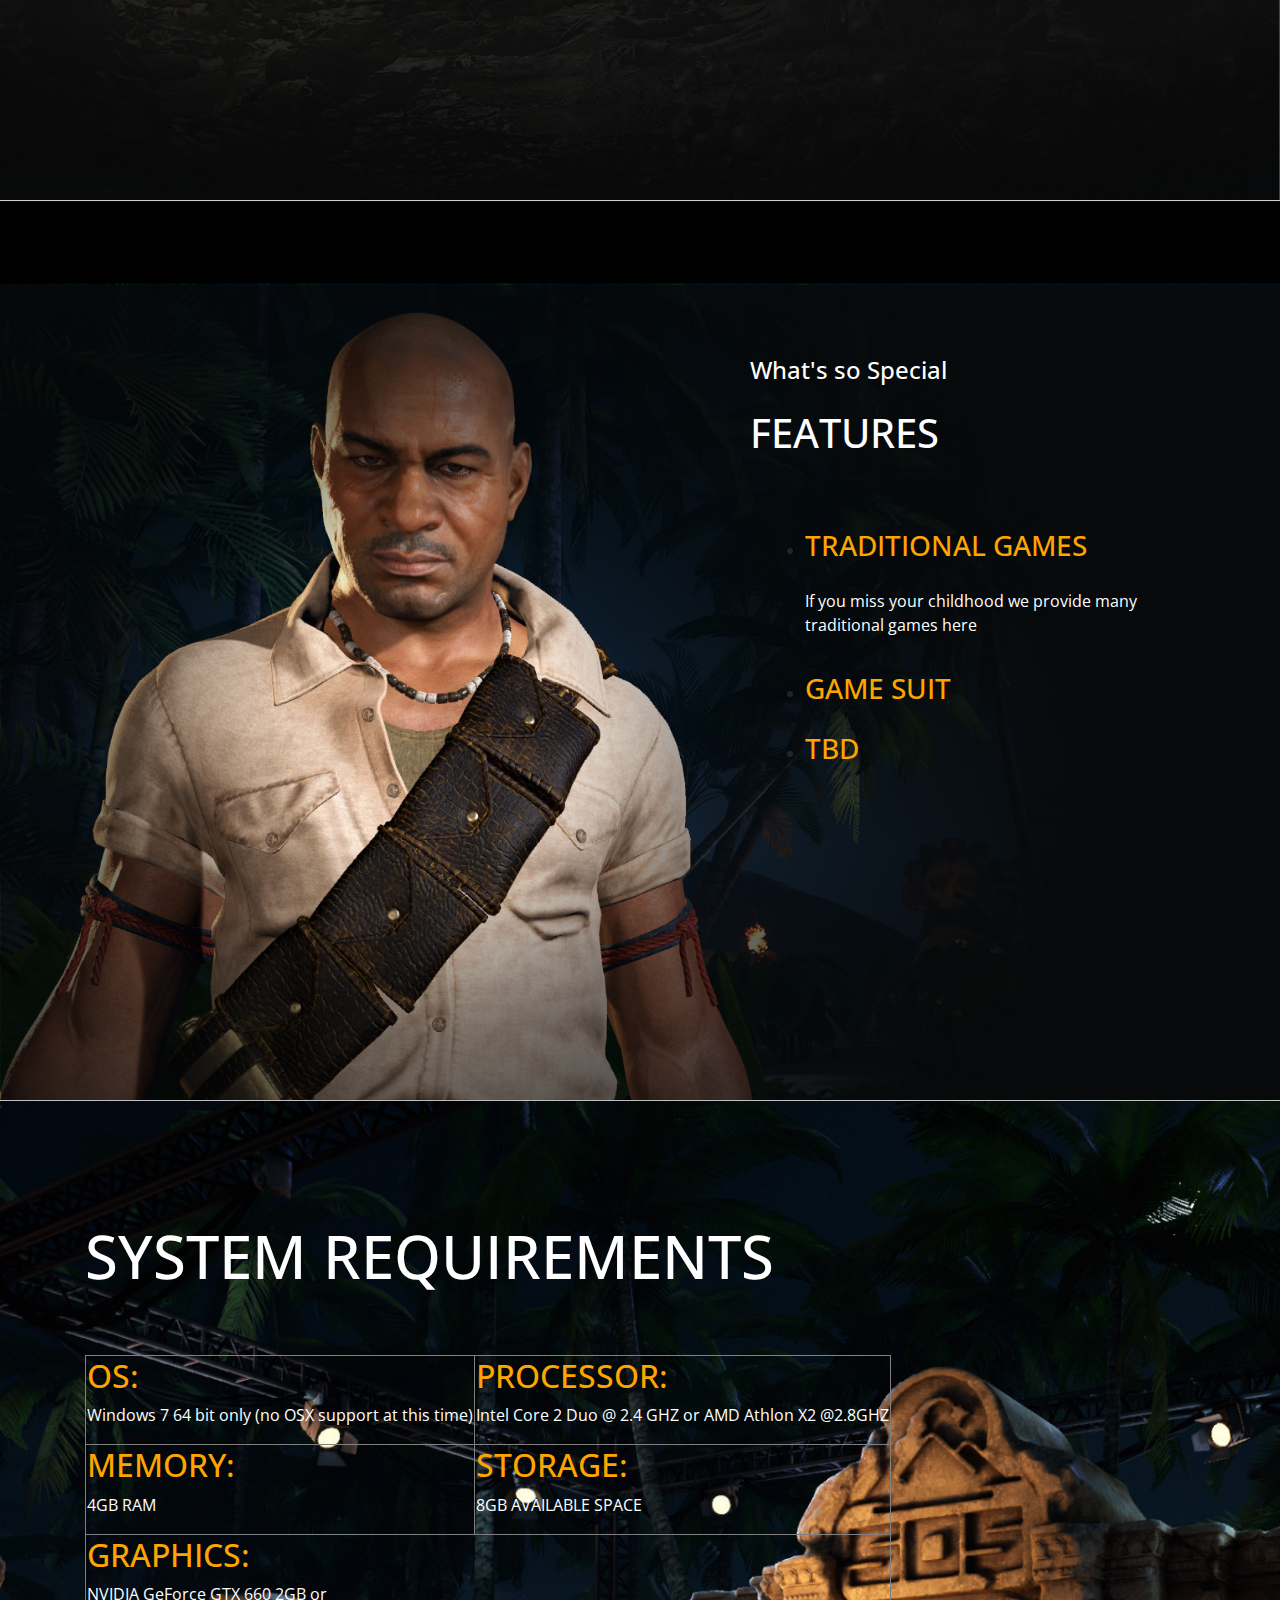
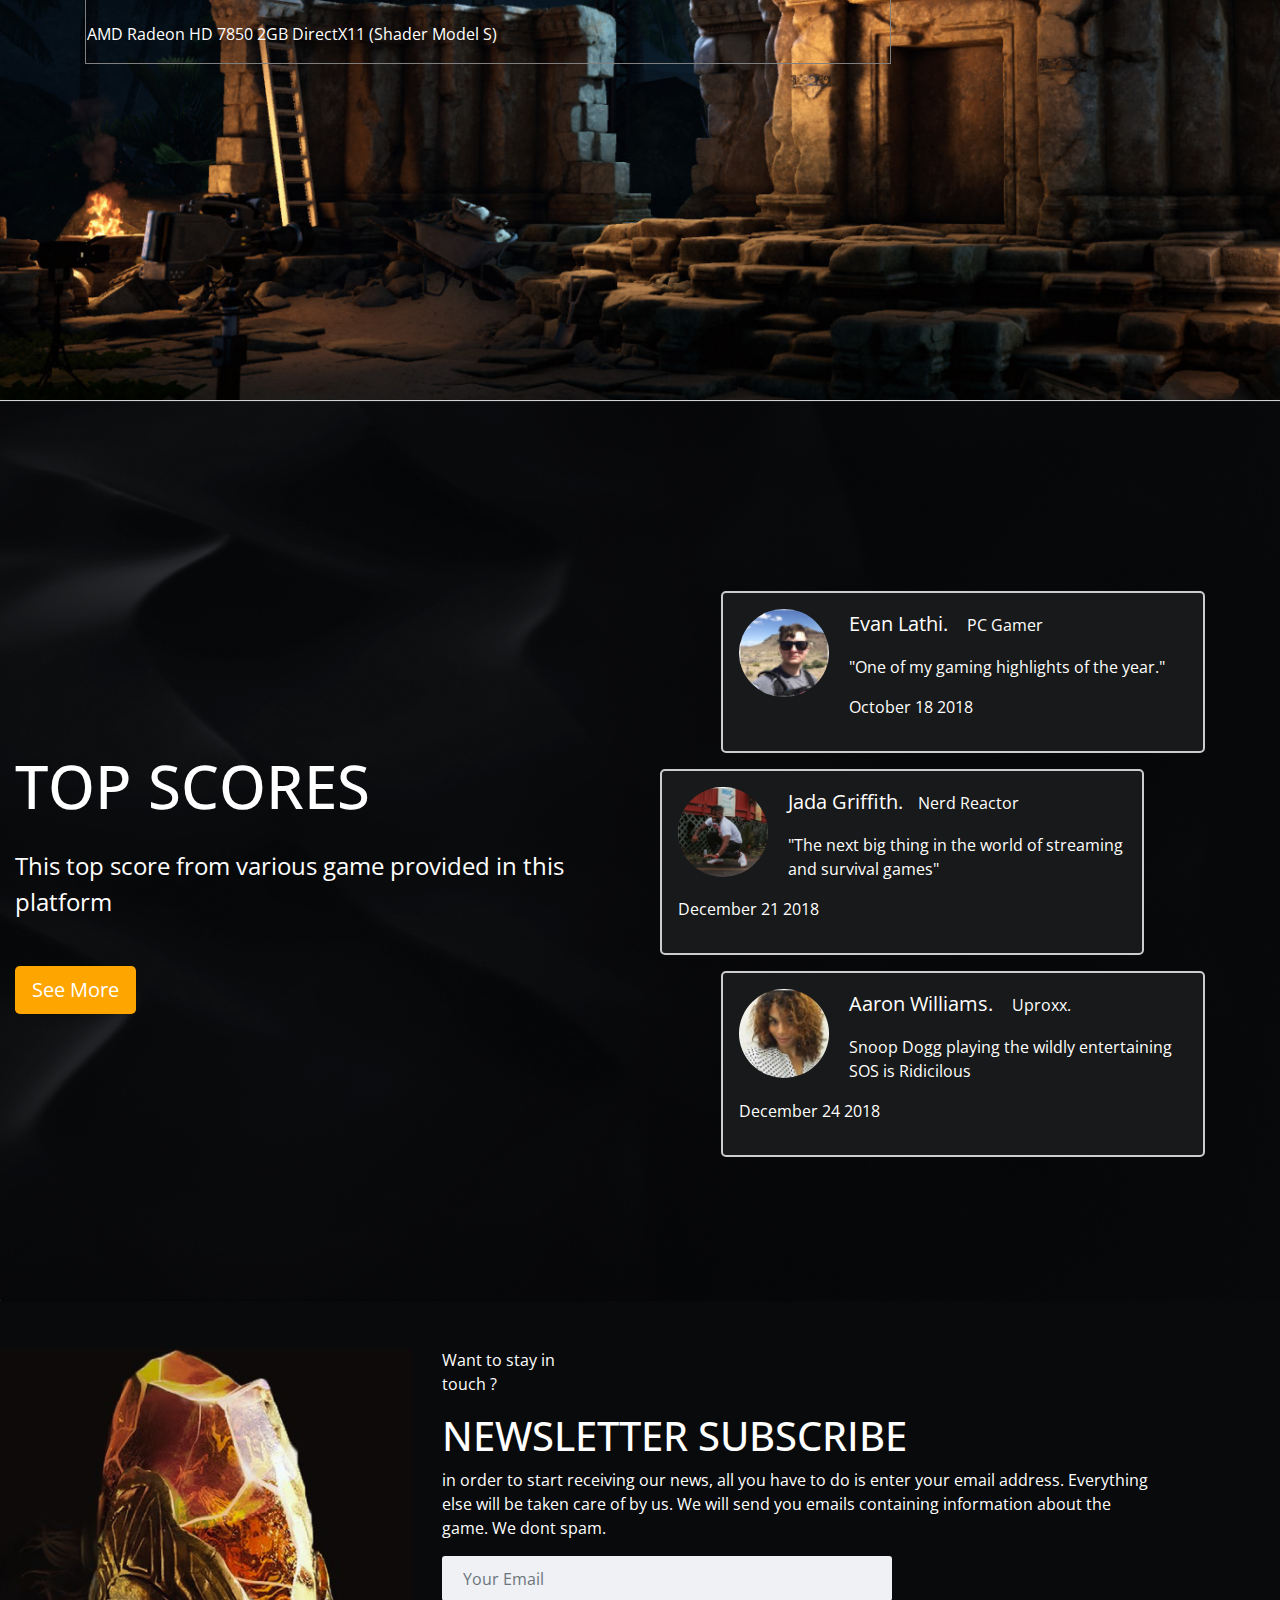
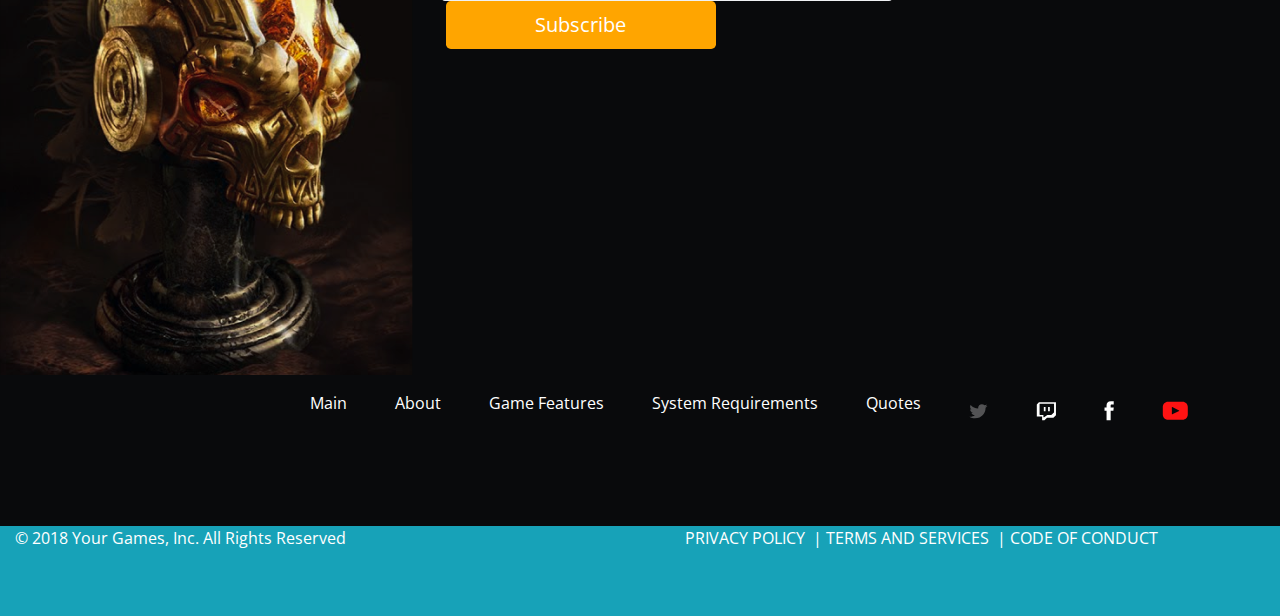
==== commit 16e09dc7: "last changes" ====
--- a/index.html
+++ b/index.html
@@ -60,16 +60,16 @@
                 </div>
               </nav>
             </div>
-        <div class= "hero-master bg-primary">
-            <div class="hero-title ">
-                    <h1 class="display-4 bg-info">PLAY TRADITIONAL GAME</h1>
-                    <h4 class="bg-danger">Experience new traditional game play</h4>
-                    </div>
-                    <div class="hero-button ">
-                    <button type="button" class="btn">PLAY NOW</button>
-                    </div>
-            <div class="bottom-text">
-                <h5>THE STORY</h5>
+        <div class= "hero-master">
+            <div class="hero-title bg-primary ">
+                    <h1 class="display-4">PLAY TRADITIONAL GAME</h1>
+                    <h4 class="">Experience new traditional game play</h4>
+                    </div>
+                    <div class="hero-button bg-danger ">
+                    <button type="button" class="btn buttonhero">PLAY NOW</button>
+                    </div>
+                <div class="bottom-text bg-info">
+                <h5>THE STORY <br> &#5121; </h5>
             </div>
         </div>
     </section>
@@ -123,7 +123,7 @@
                 <div class="col-lg-7">
                 </div>
                 <div class="col-lg-5 col-md-10 col-sm-12 col-xs-12">
-                    <div class="features-title bg-info">
+                    <div class="features-title">
                         <h4>
                             What's so Special
                         </h4>
@@ -133,7 +133,7 @@
                         </h4>
                     </div>
                     <div class="container list">
-                        <ul class="sessions bg-danger">
+                        <ul class="sessions">
                             <li>
                                 <div class="features-list">
                                     <h3>TRADITIONAL GAMES</h3>
@@ -162,8 +162,8 @@
 
 
     <section class="system-req">
-        <div class="container system-master bg-danger">
-            <div class="content-system-req bg-info">
+        <div class="container system-master">
+            <div class="content-system-req">
                 <div class="system-req-title"> 
                     <h1>SYSTEM REQUIREMENTS</h1>
                     <div class="table-list table-responsive">
@@ -229,11 +229,11 @@
 
     <section class="testimonials">
         <div class="testimonials-content ">
-            <div class="item1">
+            <div class="testimonials-text">
                 <div class="container">
                     <h1>TOP SCORES</h1>
                     <p>This top score from various game provided in this platform</p>
-                        <button type="button" class="btn btn-lg">See More</button>
+                        <button type="button" class="btn btn-lg button-testi">See More</button>
                 </div>
             </div>
             <div class="item2">
@@ -265,11 +265,71 @@
 
     </section>
 
-    <section class="footer">
-        <div class= "content-footer">
-
-        </div>
-    </section>
+    <!-- <section class="footer">
+        <div class="content-footer container">
+            <div class="footer1 bg-primary">
+
+            </div>
+            <div class="footer2 bg-info container">
+                <div class ="gambarskull">
+                    <img src="assets/image .png" alt="">
+                </div>
+                <div class="textfooter ">
+                    <p>Want to stay in <br> touch ?</p> 
+                    <h1>NEWSLETTER SUBSCRIBE</h1>
+                    <p>in order to start receiving our news, all you have to do is enter your email address. Everything else will be taken care of by us. We will send you emails containing information about the game. We dont</p>
+                </div>
+                
+            </div>
+            <div class="footer3 bg-danger container">
+                
+            </div>
+        </div>
+    </section> -->
+
+    <section class="footer container-fluid">
+        <div class="row h-75 pt-5">
+            <div class="skullimage col-lg-4 d-none d-lg-block">
+                <!-- <img c src="assets/image .png" alt=""> -->
+            </div>
+            <div class="content-form col-lg-7 col-sm-12">
+                <p>Want to stay in <br> touch ?</p> 
+                <h1>NEWSLETTER SUBSCRIBE</h1>
+                <p>in order to start receiving our news, all you have to do is enter your email address. Everything else will be taken care of by us. We will send you emails containing information about the game. We dont spam.</p>
+                <form class="form-inline" method="post">
+                    <div class="form-group tempat-input"><input class="form-control" type="email" name="email" placeholder="Your Email"></div>
+                    <div class="form-group"><button class="btn button-footer ml-1 btn-lg" type="button">Subscribe </button></div>
+                </form>
+            
+            </div>
+
+        </div>
+        <div class="row footer-footer mt-3">
+            <div class="footer-link col-lg-11 col-sm-12 flex-wrap d-flex justify-content-end mx-auto">
+                <p class="mx-4 text-white"> Main </p>
+                <p class="mx-4 text-white"> About </p>
+                <p class="mx-4 text-white"> Game Features </p>
+                <p class="mx-4 text-white"> System Requirements </p>
+                <p class="mx-4 text-white"> Quotes </p>
+                <img class=" mx-4" src="assets/twitter.svg" alt="">
+                <img class="mx-4" src="assets/twitch.svg" alt="">
+                <img class="mx-4" src="assets/facebook.svg">
+                <img class="mx-4" src="assets/Vector.svg">
+            </div>
+        </div>
+        <div class="row footer-last bg-info">
+            <div class="copyright col-lg-4 col-sm-12">
+                <p> &#169 2018 Your Games, Inc. All Rights Reserved</p>
+            </div>
+            <div class="footer-general col-lg-7 col sm-12 d-flex justify-content-end">
+                <p> PRIVACY POLICY &nbsp</p>
+                <p>&#124 TERMS AND SERVICES &nbsp </p>
+                <p>&#124 CODE OF CONDUCT </p>    
+        </div>
+        </div>
+    </section>
+
+    <!-- ganti dengan ul dan li untuk mengatur jarak -->
 
 
 
--- a/styling.css
+++ b/styling.css
@@ -46,6 +46,7 @@
     display:grid;
     align-items:center;
     text-align: center;
+    grid-template-rows: auto 10%;
 }
 
 /* test case untuk page 1 */
@@ -68,22 +69,22 @@
 }
 
 .hero-button {
-
     padding-bottom: 10%;
 }
 
-.btn {
-    
+.buttonhero {
     font-size: 24px;
     font-weight: bold;
     color: black;
     background-color: orange;
-
+    color: white;
     text-align: center;
     line-height: 1.1;
-    }
-
-    .bottom-text {
+    top: 25%;
+    }
+
+.bottom-text {
+        padding-top: 10%;
         color: white;
     }
 
@@ -131,6 +132,7 @@
         "title carousel carousel carousel carousel";
     }
     .d2 {
+        left: 10%;
         padding-top: 10%;
     }
   }
@@ -191,6 +193,11 @@
     color: orange;
 }
 
+.features-list p {
+    padding-top: 5%;
+    color: white;
+}
+
 .feature-subtitle {
     padding-top: 3%;
     color: white;
@@ -208,17 +215,14 @@
 
 .system-master {
     padding-top: 5%;
-    background: red;
 }
 
 .content-system-req {
     padding-top: 5%;
-    background: blue;
 
 }
 
 .system-req-title {
-    background: pink;
 
 }
 
@@ -229,8 +233,14 @@
 
 .table-list {
     padding-top: 5%;
-    background: green;
-
+}
+
+.table-list h2 {
+color: orange;
+}
+
+.table-list p {
+    color: white;
 }
 
 /* testimonials */
@@ -280,7 +290,7 @@
       grid-template-areas:
         "header content";
     }
-    .item1 {
+    .testiomonials-text {
         padding-left: 10%;
         display:grid;
         grid-area: header;
@@ -288,31 +298,32 @@
       }   
   }
 
-  .item1 {
+  .testimonials-text {
       display:grid;
       grid-area: header;
       align-items: center;
       margin-top: 10%;
     }
 
-  .item1 h1 {
+  .testimonials-text h1 {
       font-size: 60px;
       color: white;
   }
 
-  .item1 p {
+  .testimonials-text p {
       font-size: 24px;
       color: white;
       padding-top: 3%;
   }
 
-  .btn {
+  .button-testi {
     margin-top: 5%;
     width: 20%;
     min-height: 10%;
     max-height: 30%;
     text-align: center;
     color:white;
+    background-color: orange;
 
   }
 
@@ -326,8 +337,9 @@
   }
 
 .testimonials-slide {
+    color: white;
     border: 2px solid #ccc;
-    background-color: #eee;
+    background-color: #18191a;
     border-radius: 5px;
     padding: 16px;
     margin: 16px 0;
@@ -383,16 +395,94 @@
     background-size: cover;
 }
 
-
-
-
-
-
-
-
-
-
-
-
-
-
+.content-form {
+    color: white;
+}
+
+.skullimage {
+    background: url(assets/image\ .png);
+    background-repeat: no-repeat;
+    height: 100%;
+    width: 100%;
+}
+
+.form-inline {
+}
+
+.content-form form .form-control {
+    background: #eff1f4;
+    border: none;
+    border-radius: 3px;
+    box-shadow: none;
+    outline: none;
+    color: inherit;
+    text-indent: 9px;
+    height: 45px;
+    margin-right: 10px;
+    min-width: 50vh
+}
+
+.footer-footer {
+    height: 15%;
+}
+
+.list-footer {
+    display:inline;
+}
+
+.footer-last {
+    height: 10%;
+    color: white;
+}
+
+.button-footer {
+    display: inline-block;
+    background-color: orange;
+    min-width: 30vh;
+    color: white;
+}
+
+.footer-link {
+    height: 15%;
+}
+
+
+
+
+
+
+/* .content-footer {
+    display: grid;
+    height: 100%;
+    width: 100%;
+    grid-template-rows: 5% 80% 15%;
+}
+
+.footer2 {
+    display: grid;
+    height: 100%;
+    width: 100%;
+    grid-template-columns: 40% auto;
+}
+
+.gambarskull {
+    background-color: blue;
+}
+
+.textfooter {
+    background-color: green;
+} */
+
+
+
+
+
+
+
+
+
+
+
+
+
+
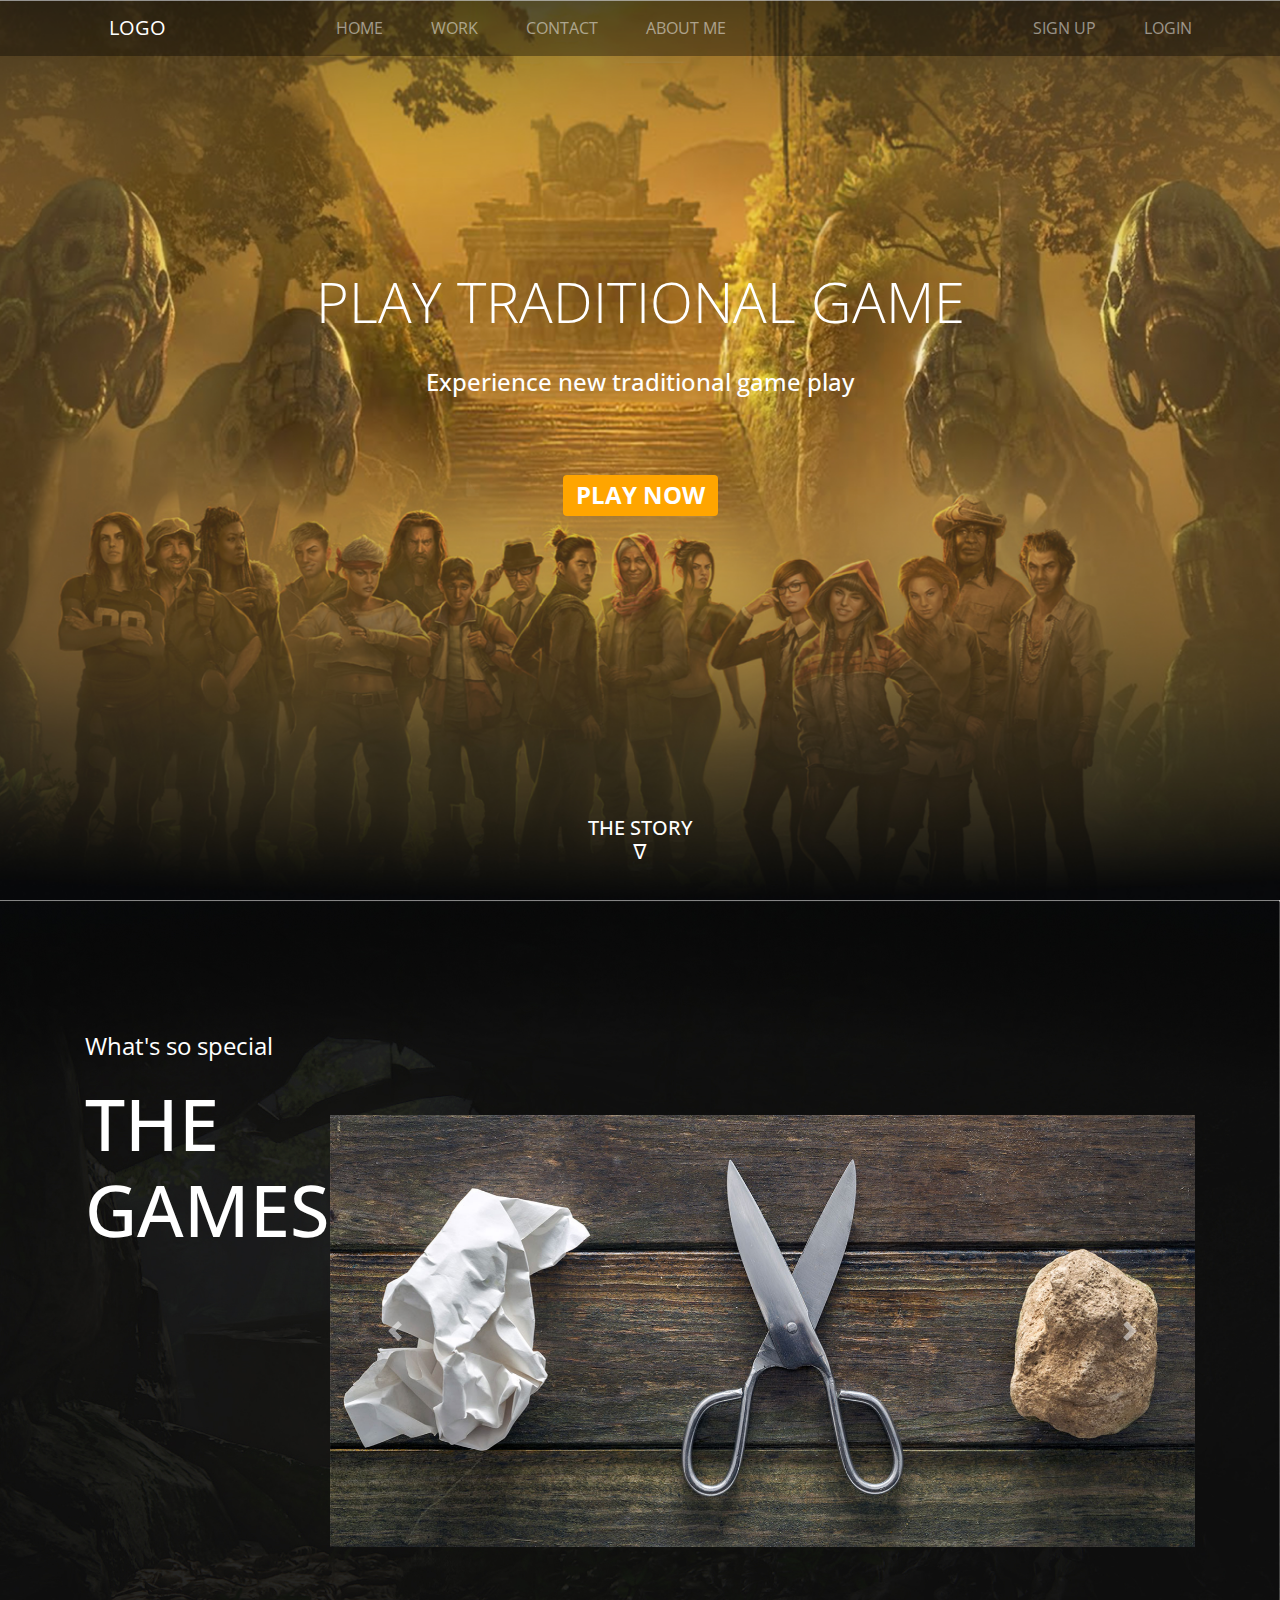
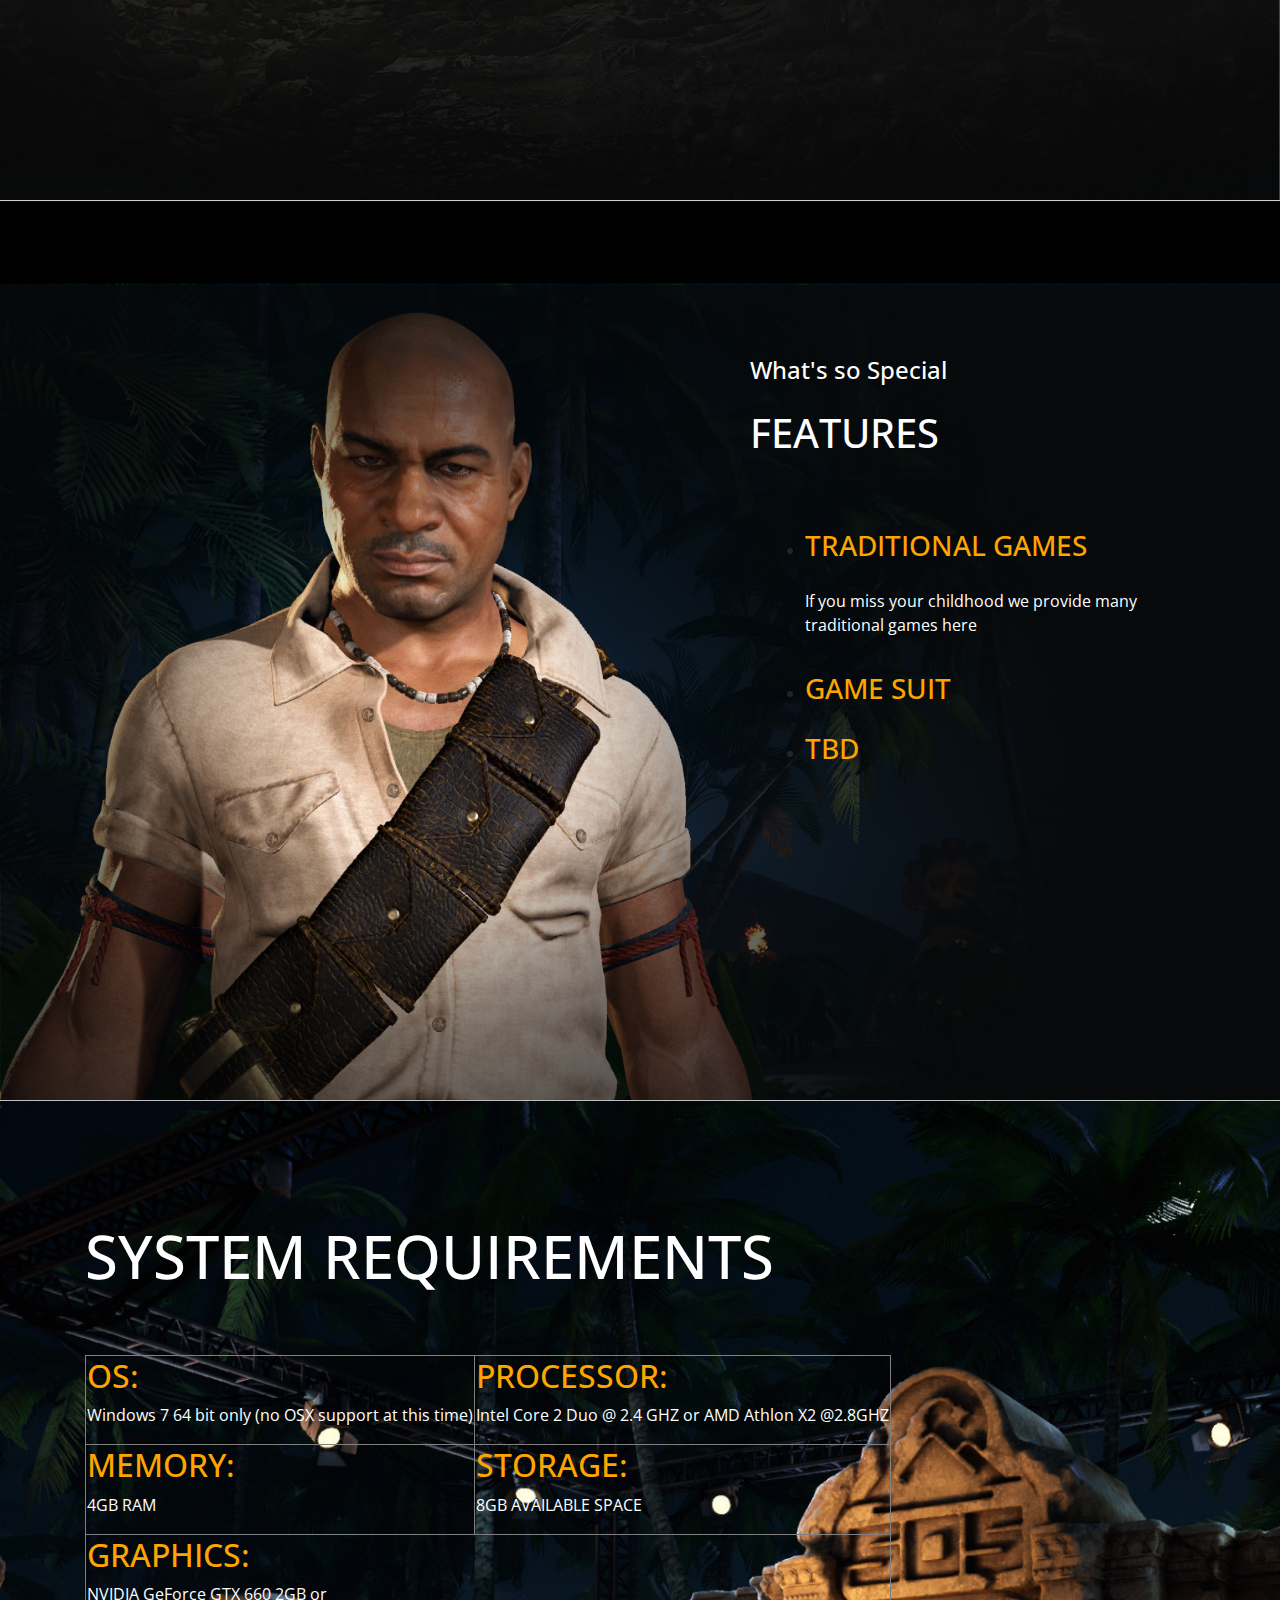
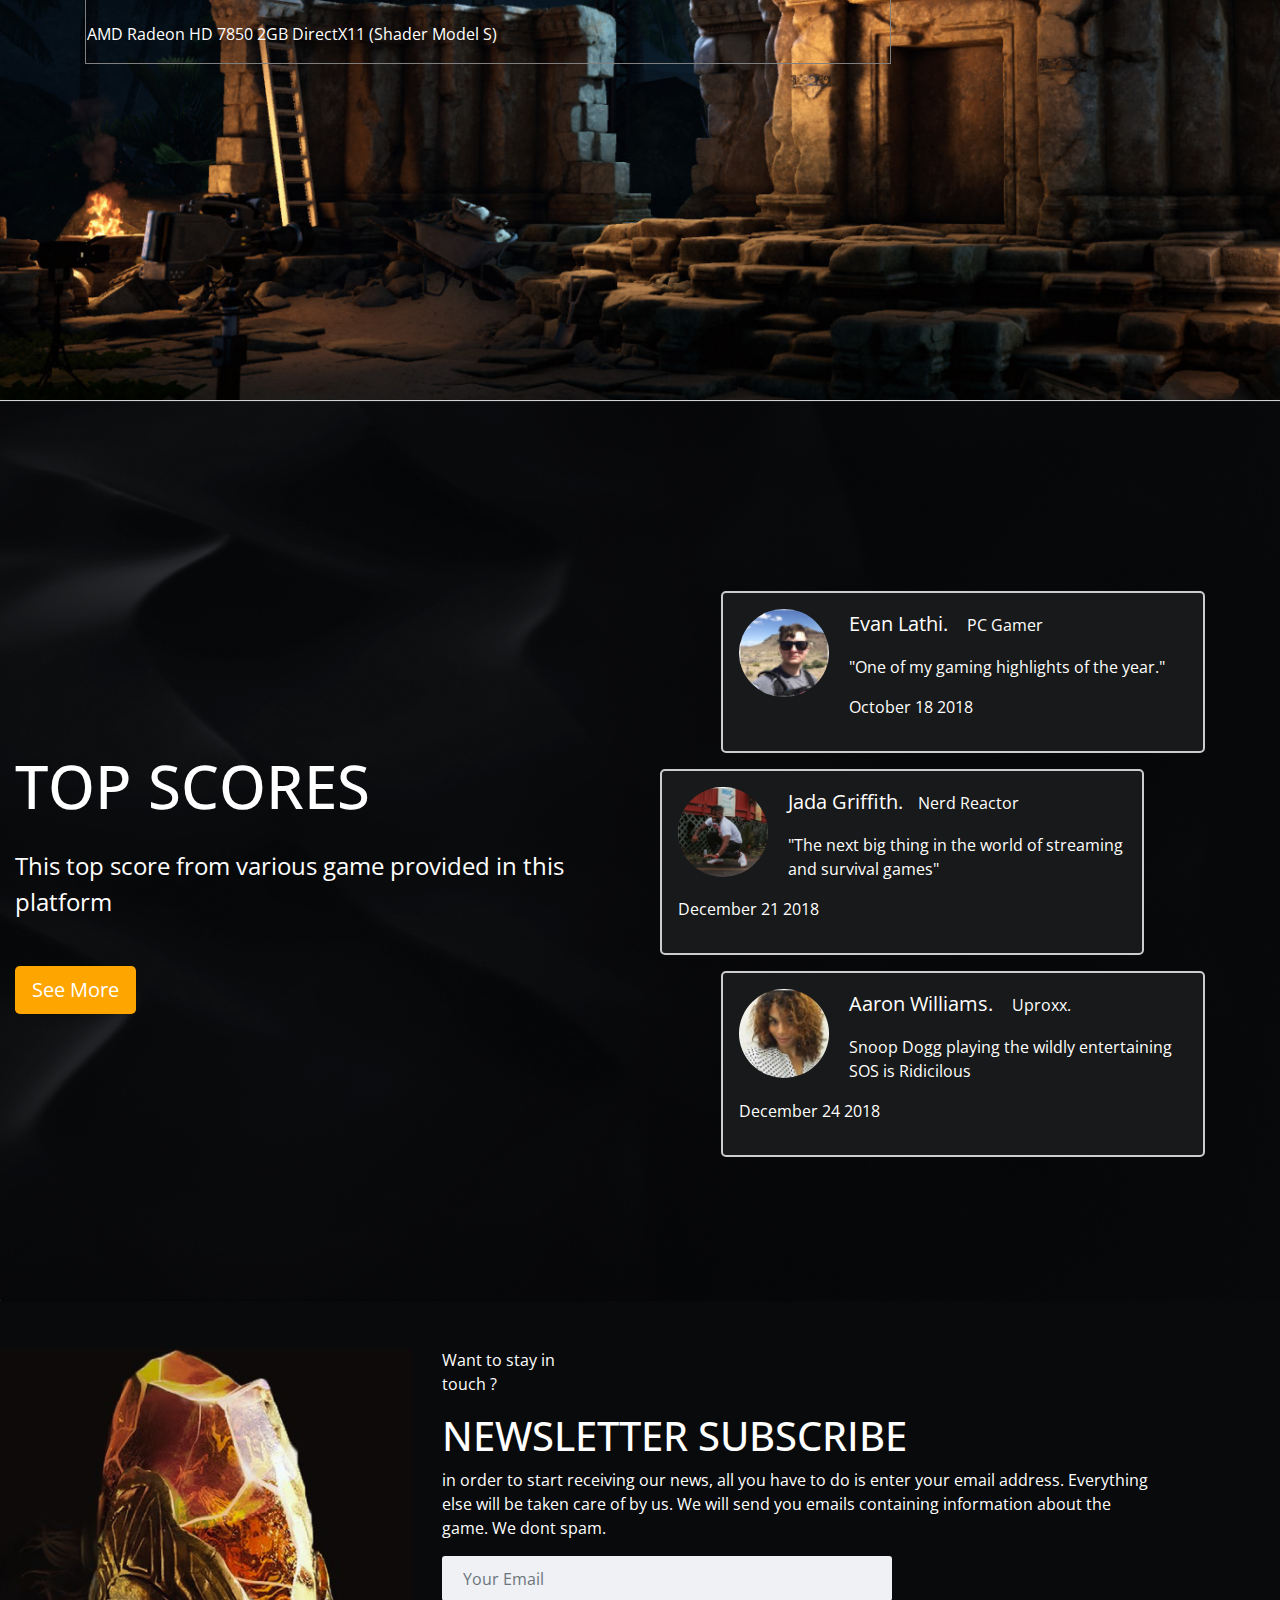
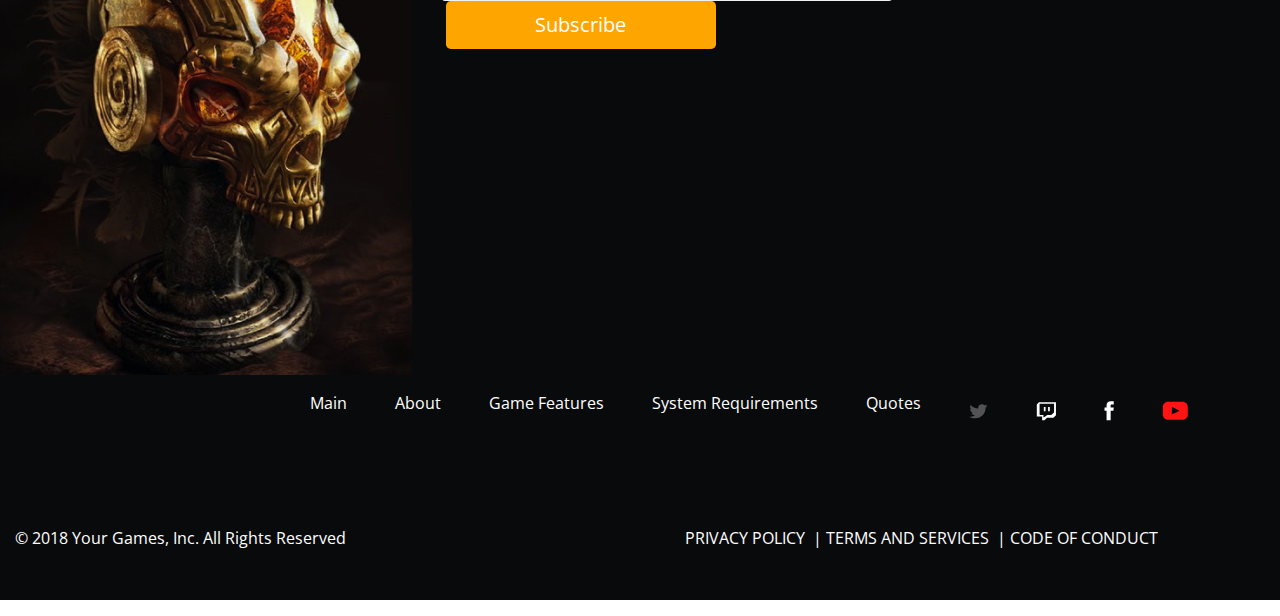
==== commit 35a431ad: "update before upload challenge" ====
--- a/index.html
+++ b/index.html
@@ -61,14 +61,16 @@
               </nav>
             </div>
         <div class= "hero-master">
-            <div class="hero-title bg-primary ">
+            <div class="hero-title ">
                     <h1 class="display-4">PLAY TRADITIONAL GAME</h1>
                     <h4 class="">Experience new traditional game play</h4>
                     </div>
-                    <div class="hero-button bg-danger ">
+                    <div class="hero-button  ">
+                        <a href="rockpaperscissors.html">
                     <button type="button" class="btn buttonhero">PLAY NOW</button>
-                    </div>
-                <div class="bottom-text bg-info">
+                </a>
+                    </div>
+                <div class="bottom-text">
                 <h5>THE STORY <br> &#5121; </h5>
             </div>
         </div>
@@ -265,27 +267,6 @@
 
     </section>
 
-    <!-- <section class="footer">
-        <div class="content-footer container">
-            <div class="footer1 bg-primary">
-
-            </div>
-            <div class="footer2 bg-info container">
-                <div class ="gambarskull">
-                    <img src="assets/image .png" alt="">
-                </div>
-                <div class="textfooter ">
-                    <p>Want to stay in <br> touch ?</p> 
-                    <h1>NEWSLETTER SUBSCRIBE</h1>
-                    <p>in order to start receiving our news, all you have to do is enter your email address. Everything else will be taken care of by us. We will send you emails containing information about the game. We dont</p>
-                </div>
-                
-            </div>
-            <div class="footer3 bg-danger container">
-                
-            </div>
-        </div>
-    </section> -->
 
     <section class="footer container-fluid">
         <div class="row h-75 pt-5">
@@ -317,7 +298,7 @@
                 <img class="mx-4" src="assets/Vector.svg">
             </div>
         </div>
-        <div class="row footer-last bg-info">
+        <div class="row footer-last">
             <div class="copyright col-lg-4 col-sm-12">
                 <p> &#169 2018 Your Games, Inc. All Rights Reserved</p>
             </div>
@@ -331,8 +312,5 @@
 
     <!-- ganti dengan ul dan li untuk mengatur jarak -->
 
-
-
-
 </body>
 </html>--- a/styling.css
+++ b/styling.css
@@ -1,4 +1,5 @@
 @import url(https://fonts.googleapis.com/css?family=Open+Sans);
+
 
 html, body {
     margin: 0px;
@@ -451,6 +452,8 @@
 
 
 
+
+
 /* .content-footer {
     display: grid;
     height: 100%;
